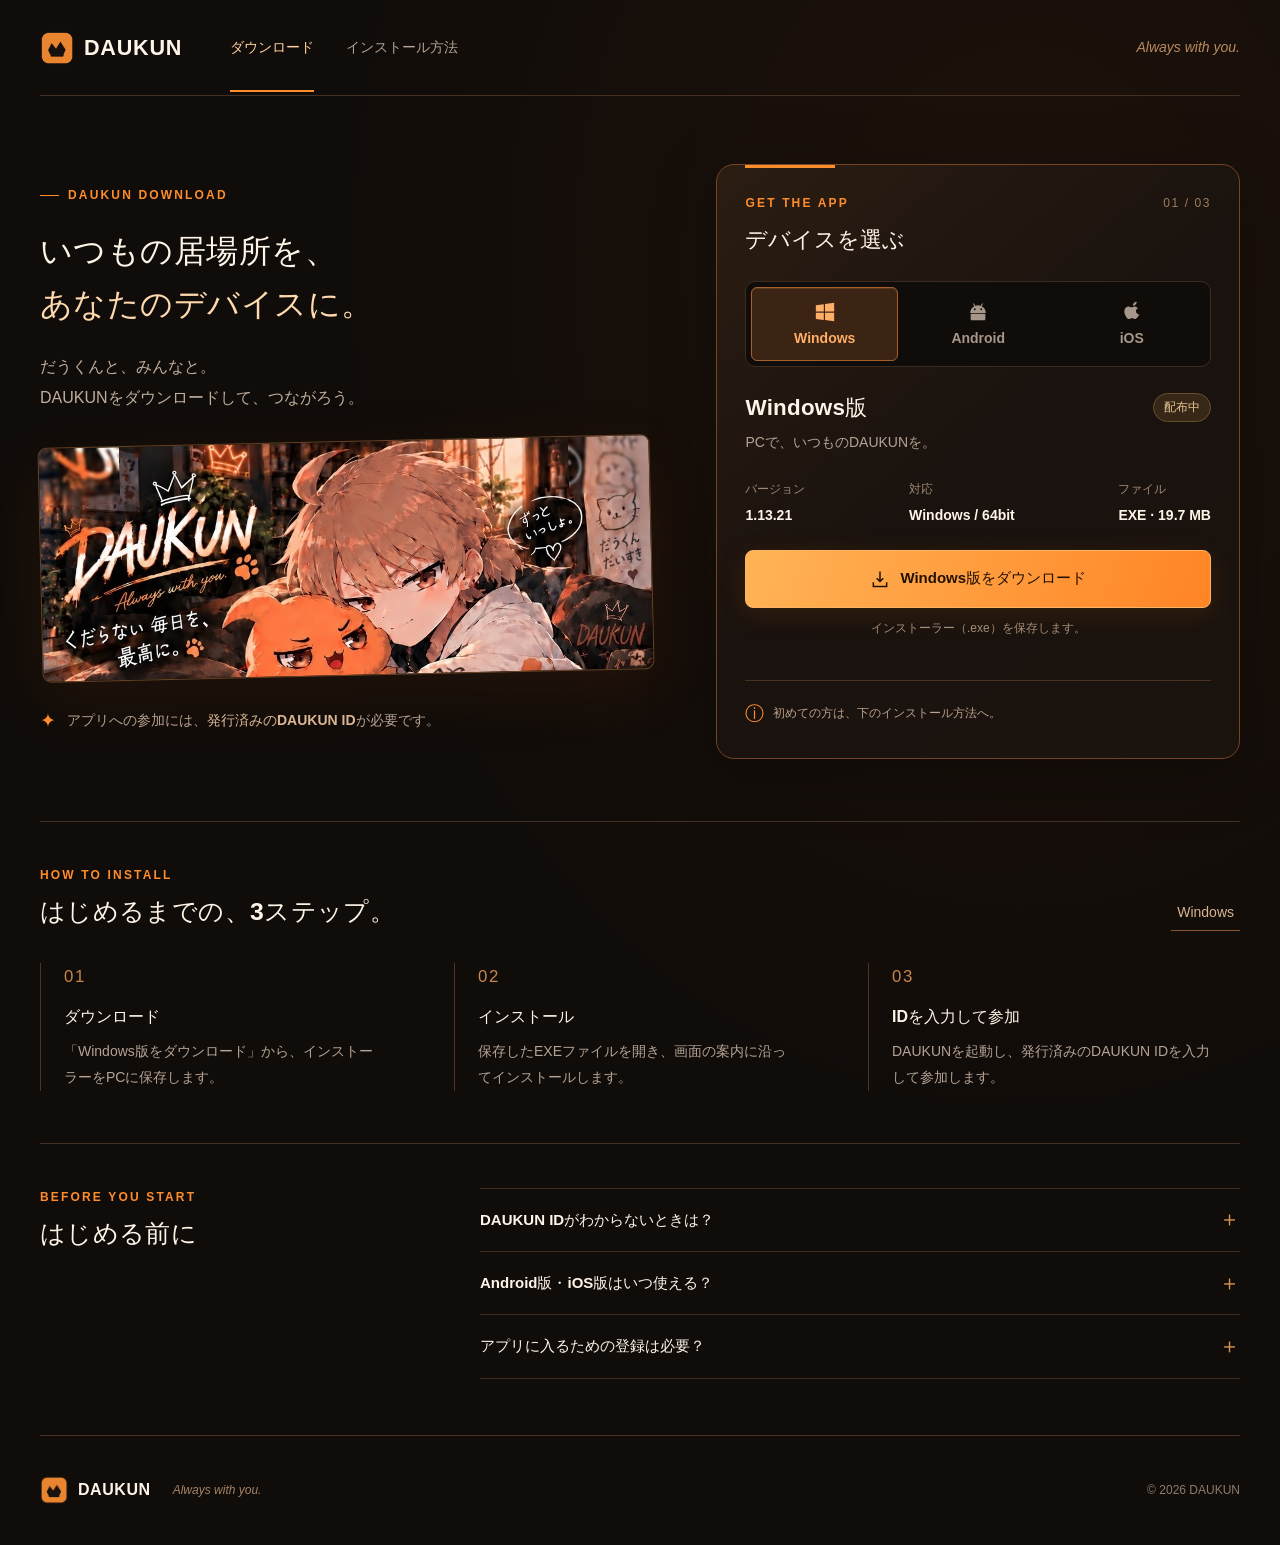
==== index.html @ 4e119b21 "Publish DAUKUN download website" ====
<!doctype html>
<html lang="ja">
<head>
  <meta charset="utf-8">
  <meta name="viewport" content="width=device-width, initial-scale=1">
  <meta name="theme-color" content="#100c09">
  <meta name="description" content="DAUKUNのダウンロードページ。Windows版のダウンロード、Android版・iOS版の配布状況、インストール方法をご案内します。">
  <title>ダウンロード | DAUKUN</title>
  <link rel="icon" type="image/png" href="./app-icon.png">
  <link rel="stylesheet" href="./styles.css">
  <script src="./app.js" defer></script>
</head>
<body>
  <a class="skip-link" href="#downloads">ダウンロードへ移動</a>
  <header class="site-header">
    <a class="brand" href="#top" aria-label="DAUKUN ダウンロード ホーム"><img src="./app-icon.png" width="34" height="34" alt=""><span>DAUKUN</span></a>
    <nav aria-label="メインナビゲーション"><a class="current" href="#downloads">ダウンロード</a><a href="#install">インストール方法</a></nav>
    <span class="brand-tagline" lang="en">Always with you.</span>
  </header>
  <main id="top">
    <section class="download-hero" aria-labelledby="page-title">
      <div class="intro">
        <p class="eyebrow"><span></span> DAUKUN DOWNLOAD</p>
        <h1 id="page-title">いつもの居場所を、<br><span>あなたのデバイスに。</span></h1>
        <p class="intro-text">だうくんと、みんなと。<br>DAUKUNをダウンロードして、つながろう。</p>
        <figure class="brand-art"><img src="./daukun-hero.jpg" width="1024" height="390" alt="だうくんとオレンジのマスコット。DAUKUN — Always with you." fetchpriority="high"></figure>
        <div class="entry-note"><span class="mini-icon" aria-hidden="true">✦</span><p>アプリへの参加には、<strong>発行済みのDAUKUN ID</strong>が必要です。</p></div>
      </div>
      <div class="download-panel" id="downloads">
        <div class="panel-heading"><span class="eyebrow">GET THE APP</span><span class="panel-number" aria-hidden="true">01 / 03</span></div>
        <h2>デバイスを選ぶ</h2>
        <div class="platform-tabs" role="tablist" aria-label="ダウンロードするOS">
          <button id="tab-windows" class="platform-tab" type="button" role="tab" aria-selected="true" aria-controls="panel-windows" tabindex="0" data-platform="windows"><svg viewBox="0 0 24 24" aria-hidden="true"><path d="M2 4.7 10.7 3.5v8H2zm10-1.4L22 2v9.5H12zm-10 9.4h8.7v8L2 19.5zm10 0h10V22l-10-1.3z"/></svg><span>Windows</span></button>
          <button id="tab-android" class="platform-tab" type="button" role="tab" aria-selected="false" aria-controls="panel-android" tabindex="-1" data-platform="android"><svg viewBox="0 0 24 24" aria-hidden="true"><path d="m6.5 3 .9-.5L9 5.2a9 9 0 0 1 6 0l1.6-2.7.9.5L16 5.6a8.5 8.5 0 0 1 4.5 7.4h-17A8.5 8.5 0 0 1 8 5.6L6.5 3ZM7.5 9a1 1 0 1 0 2 0 1 1 0 0 0-2 0Zm7 0a1 1 0 1 0 2 0 1 1 0 0 0-2 0ZM4 14h16v6a1 1 0 0 1-1 1H5a1 1 0 0 1-1-1v-6Z"/></svg><span>Android</span></button>
          <button id="tab-ios" class="platform-tab" type="button" role="tab" aria-selected="false" aria-controls="panel-ios" tabindex="-1" data-platform="ios"><svg viewBox="0 0 24 24" aria-hidden="true"><path d="M16.7 2c.2 1.4-.4 2.6-1.2 3.4-.8.9-2.1 1.5-3.3 1.4-.2-1.4.5-2.6 1.3-3.4.9-.9 2.3-1.5 3.2-1.4Zm3.1 15.5c-.5 1.2-.8 1.7-1.5 2.8-.9 1.2-2.1 2.7-3.6 2.7-1.4 0-1.8-.9-3.6-.9s-2.3.9-3.6.9c-1.5 0-2.6-1.4-3.4-2.6C1.7 17 1.1 12.7 2.6 10.4c1-1.7 2.6-2.6 4.2-2.6 1.5 0 2.4 1 3.7 1 1.2 0 2-1 3.8-1 1.4 0 2.9.8 3.9 2.1-3.5 1.9-3 6.7 1.6 7.6Z" transform="translate(2 -1) scale(.9)"/></svg><span>iOS</span></button>
        </div>
        <div id="panel-windows" class="platform-panel" role="tabpanel" aria-labelledby="tab-windows" tabindex="0">
          <div class="release-heading"><h3>Windows版</h3><span class="status available">配布中</span></div>
          <p class="release-description">PCで、いつものDAUKUNを。</p>
          <dl class="release-meta"><div><dt>バージョン</dt><dd>1.13.21</dd></div><div><dt>対応</dt><dd>Windows / 64bit</dd></div><div><dt>ファイル</dt><dd>EXE · 19.7 MB</dd></div></dl>
          <a class="download-button" href="https://nbizgnsactlihljnckol.supabase.co/storage/v1/object/public/daukun-updates/DAUKUN_1.13.21_x64-setup.exe" download="DAUKUN_1.13.21_x64-setup.exe"><svg viewBox="0 0 24 24" fill="none" stroke="currentColor" stroke-width="1.8" aria-hidden="true"><path d="M12 3v12m-4-4 4 4 4-4M4 16v5h16v-5"/></svg>Windows版をダウンロード</a>
          <p class="download-note">インストーラー（.exe）を保存します。</p>
        </div>
        <div id="panel-android" class="platform-panel" role="tabpanel" aria-labelledby="tab-android" tabindex="0" hidden>
          <div class="release-heading"><h3>Android版</h3><span class="status testing">テスト中</span></div>
          <p class="release-description">スマホでも、だうくんをそばに。</p>
          <div class="pending-copy"><span class="pending-label">BETA TEST</span><p>現在、実機での動作を確認しています。<br>配布の準備が整い次第、こちらからダウンロードできます。</p></div>
          <button class="download-button unavailable" type="button" disabled>Android版は配布準備中</button>
          <p class="download-note">ダウンロード開始までお待ちください。</p>
        </div>
        <div id="panel-ios" class="platform-panel" role="tabpanel" aria-labelledby="tab-ios" tabindex="0" hidden>
          <div class="release-heading"><h3>iOS版</h3><span class="status planned">準備中</span></div>
          <p class="release-description">iPhoneにも、いつもの居場所を。</p>
          <div class="pending-copy"><span class="pending-label">COMING SOON</span><p>iOSへの対応を準備しています。<br>配布方法と開始時期が決まり次第、こちらでお知らせします。</p></div>
          <button class="download-button unavailable" type="button" disabled>iOS版は準備中</button>
          <p class="download-note">配布開始日は未定です。</p>
        </div>
        <div class="panel-footer"><span class="mini-icon" aria-hidden="true">ⓘ</span><span>初めての方は、下のインストール方法へ。</span></div>
      </div>
    </section>
    <section class="install-section" id="install" aria-labelledby="install-title">
      <div class="section-heading"><div><p class="eyebrow">HOW TO INSTALL</p><h2 id="install-title">はじめるまでの、3ステップ。</h2></div><span id="guide-label" class="guide-label">Windows</span></div>
      <div id="guide-windows" class="install-guide" data-guide="windows">
        <ol class="steps"><li><span class="step-no">01</span><h3>ダウンロード</h3><p>「Windows版をダウンロード」から、インストーラーをPCに保存します。</p></li><li><span class="step-no">02</span><h3>インストール</h3><p>保存したEXEファイルを開き、画面の案内に沿ってインストールします。</p></li><li><span class="step-no">03</span><h3>IDを入力して参加</h3><p>DAUKUNを起動し、発行済みのDAUKUN IDを入力して参加します。</p></li></ol>
      </div>
      <div id="guide-android" class="install-guide" data-guide="android" hidden><div class="guide-wait"><span class="step-no">BETA</span><div><h3>Android版の手順は、配布開始時にご案内します。</h3><p>現在は動作確認中です。配布ファイルとあわせて、インストール方法を掲載します。</p></div></div></div>
      <div id="guide-ios" class="install-guide" data-guide="ios" hidden><div class="guide-wait"><span class="step-no">SOON</span><div><h3>iOS版の配布方法は、決まり次第ご案内します。</h3><p>iPhone向けのダウンロードとインストール手順は、こちらのページに掲載予定です。</p></div></div></div>
    </section>
    <section class="help-section" aria-labelledby="help-title"><div><p class="eyebrow">BEFORE YOU START</p><h2 id="help-title">はじめる前に</h2></div><div class="help-items"><details><summary>DAUKUN IDがわからないときは？<span aria-hidden="true">＋</span></summary><p>ログイン済みのPC版がある場合は、MY PAGEのID表示を確認してください。確認できない場合は、IDを発行した管理者にお問い合わせください。</p></details><details><summary>Android版・iOS版はいつ使える？<span aria-hidden="true">＋</span></summary><p>Android版は実機でのテスト中、iOS版は対応準備中です。配布の準備が整い次第、このページでご案内します。</p></details><details><summary>アプリに入るための登録は必要？<span aria-hidden="true">＋</span></summary><p>利用には発行済みのDAUKUN IDが必要です。アプリのログイン画面でIDを入力してください。スパファンの初回登録時は、表示名も設定できます。</p></details></div></section>
  </main>
  <footer class="site-footer"><a class="brand" href="#top"><img src="./app-icon.png" width="28" height="28" alt=""><span>DAUKUN</span></a><span lang="en">Always with you.</span><small>© 2026 DAUKUN</small></footer>
  <noscript><p class="noscript-note">Windows版は上のボタンからダウンロードできます。Android版はテスト中、iOS版は準備中です。</p></noscript>
</body>
</html>
---- styles.css ----
:root{color-scheme:dark;--bg:#100c09;--surface:#19120d;--text:#fff4e8;--muted:#b5a394;--accent:#ff8d2c;--line:#433023;font-family:Inter,"Noto Sans JP","Hiragino Kaku Gothic ProN","Yu Gothic",Meiryo,sans-serif;font-synthesis:none}*{box-sizing:border-box}html{scroll-behavior:smooth;scroll-padding-top:30px}body{margin:0;background:radial-gradient(ellipse at 80% 17%,#51261138,transparent 47%),var(--bg);color:var(--text);font-size:1rem;line-height:1.75}a{color:inherit;text-decoration:none}button{font:inherit}button,a,summary{-webkit-tap-highlight-color:transparent}button:focus-visible,a:focus-visible,summary:focus-visible,[tabindex]:focus-visible{outline:2px solid #ffb35b;outline-offset:5px}button{cursor:pointer}button:disabled{cursor:not-allowed}img{max-width:100%;display:block}h1,h2,h3,p,figure{margin:0}h1,h2,h3{line-height:1.5}svg{display:block} [hidden]{display:none!important}.skip-link{position:fixed;left:12px;top:-100px;padding:10px 20px;background:var(--accent);color:#100c09;z-index:10}.skip-link:focus{top:12px}.site-header,main,.site-footer{width:min(1200px,calc(100% - 80px));margin-inline:auto}.site-header{height:96px;display:flex;align-items:center;gap:48px;border-bottom:1px solid var(--line)}.brand{display:inline-flex;align-items:center;gap:10px;flex-shrink:0;font-size:1.35rem;font-weight:850;letter-spacing:.035em}.brand img{border-radius:7px}.site-header nav{display:flex;gap:32px;font-size:.875rem;font-weight:650}.site-header nav a{padding-block:12px;color:var(--muted);position:relative}.site-header nav a:hover{color:#fff}.site-header nav .current{color:#ffd1a1}.site-header nav .current:after{content:"";position:absolute;bottom:-20px;height:2px;left:0;right:0;background:var(--accent)}.brand-tagline{margin-left:auto;font-size:.875rem;color:#ba8a5e;font-style:italic}.download-hero{display:grid;grid-template-columns:minmax(0,1.17fr) minmax(0,1fr);gap:64px;padding:68px 0 62px;align-items:center}.eyebrow{display:flex;align-items:center;gap:9px;font-size:.75rem;color:var(--accent);letter-spacing:.18em;font-weight:750;line-height:1.6}.eyebrow>span{width:19px;height:1px;background:var(--accent)}h1{font-size:clamp(1.7rem,2.5vw,2.25rem);font-weight:800;letter-spacing:.015em;line-height:1.65;margin-top:20px}h1>span{color:#ffd9ae}.intro-text{margin-top:20px;font-size:1rem;color:#c0ae9e;line-height:1.95}.brand-art{margin-top:28px;border:1px solid #684223;border-radius:9px;overflow:hidden;box-shadow:0 20px 65px #bd4b151a;transform:rotate(-1.3deg);transition:transform .3s}.brand-art img{width:100%;height:auto}.brand-art:hover{transform:rotate(0)}.entry-note{display:flex;align-items:center;gap:11px;margin-top:28px;font-size:.875rem;color:var(--muted)}.entry-note strong{font-weight:600;color:#dbb99a}.mini-icon{color:var(--accent);font-size:1.2rem}.download-panel{background:linear-gradient(140deg,#2b1d12 0%,#19120e 50%,#1a130e 100%);border:1px solid #754423;border-radius:18px;padding:28px;box-shadow:0 12px 65px #0004;position:relative;overflow:hidden;scroll-margin-top:20px}.download-panel:before{position:absolute;content:"";width:90px;height:3px;background:var(--accent);top:0;left:28px}.panel-heading{display:flex;justify-content:space-between;align-items:center}.panel-number{color:#9f7c5e;font-size:.75rem;font-variant-numeric:tabular-nums;letter-spacing:.13em}.download-panel h2{margin-top:9px;font-size:1.4rem;font-weight:750}.platform-tabs{display:grid;grid-template-columns:repeat(3,minmax(0,1fr));gap:7px;margin-top:24px;padding:5px;background:#0f0c09;border:1px solid #3c2b1f;border-radius:10px}.platform-tab{border:1px solid transparent;border-radius:6px;min-height:74px;background:transparent;color:#a7978a;display:flex;flex-direction:column;align-items:center;justify-content:center;gap:6px;padding:8px 2px;font-size:.875rem;line-height:1.3;font-weight:650}.platform-tab svg{width:22px;height:22px;fill:currentColor}.platform-tab[aria-selected=true]{background:#3c2414;color:#ffae66;border-color:#a85f2a;box-shadow:inset 0 1px #d98b402e}.platform-tab:hover{color:#ffc591}.platform-panel{padding-top:24px;min-height:295px}.release-heading{display:flex;align-items:center;justify-content:space-between;gap:8px}.release-heading h3{font-size:1.4rem;letter-spacing:.01em}.status{font-size:.75rem;line-height:1.4;font-weight:650;padding:5px 10px;border:1px solid #68502d;border-radius:20px;white-space:nowrap}.available{color:#eac895;background:#362717}.testing{color:#ffc179;background:#3b2917}.planned{color:#bfb3a8;background:#29231e;border-color:#4c4138}.release-description{font-size:.875rem;color:var(--muted);margin-top:6px}.release-meta{display:flex;justify-content:space-between;gap:12px;margin:24px 0}.release-meta>div{min-width:0}.release-meta dt{font-size:.75rem;color:#a18a75}.release-meta dd{margin:5px 0 0;font-size:.875rem;font-weight:650;line-height:1.5}.download-button{display:flex;align-items:center;justify-content:center;gap:10px;width:100%;min-height:58px;padding:14px 10px;text-align:center;color:#231000;background:linear-gradient(110deg,#ffb456,#ff8425);border:1px solid #ffb465;border-radius:8px;font-size:.9375rem;font-weight:800;line-height:1.5;box-shadow:0 6px 28px #f5821720;transition:filter .2s,transform .2s}.download-button svg{width:20px;height:20px;flex-shrink:0}.download-button:hover{filter:brightness(1.08);transform:translateY(-1px)}.download-note{font-size:.75rem;text-align:center;color:#a58d77;margin-top:10px}.unavailable{background:#32271f;border-color:#574332;color:#c3a88f;box-shadow:none}.unavailable:hover{filter:none;transform:none}.panel-footer{border-top:1px solid #493222;padding-top:16px;margin-top:18px;display:flex;gap:9px;align-items:center;font-size:.75rem;color:#bba28b}.pending-copy{margin:20px 0 22px}.pending-label{font-size:.75rem;font-weight:700;letter-spacing:.13em;color:#d19c67}.pending-copy p{font-size:.875rem;color:#ccb8a6;margin-top:6px;line-height:1.9}.install-section{padding:44px 0 52px;border-top:1px solid var(--line)}.section-heading{display:flex;justify-content:space-between;align-items:end;gap:20px}.section-heading h2,.help-section h2{font-size:1.55rem;margin-top:8px;letter-spacing:.015em}.guide-label{font-size:.875rem;color:#dbb48f;border-bottom:1px solid #885632;padding:0 6px 5px}.steps{padding:0;list-style:none;display:grid;grid-template-columns:repeat(3,minmax(0,1fr));gap:42px;margin:32px 0 0;counter-reset:step}.steps li{border-left:1px solid #4f3421;padding-left:23px}.step-no{color:#c9874a;font-size:1.05rem;font-weight:500;letter-spacing:.1em;line-height:1.4}.steps h3{font-size:1rem;margin-top:14px}.steps p{color:var(--muted);font-size:.875rem;margin-top:9px;max-width:320px;line-height:1.9}.guide-wait{display:flex;gap:28px;padding:32px 0 0;align-items:start}.guide-wait h3{font-size:1rem}.guide-wait p{font-size:.875rem;color:var(--muted);margin-top:8px}.help-section{display:grid;grid-template-columns:1fr 2fr;gap:60px;padding:44px 0 56px;border-top:1px solid var(--line)}.help-items details{border-bottom:1px solid #3d2b1e}.help-items details:first-child{border-top:1px solid #3d2b1e}.help-items summary{list-style:none;cursor:pointer;padding:18px 0;display:flex;align-items:center;justify-content:space-between;gap:20px;font-size:.9375rem;font-weight:600}.help-items summary::-webkit-details-marker{display:none}.help-items summary span{font-size:1.3rem;line-height:1;color:#d89554;font-weight:400;transition:transform .2s;flex-shrink:0}.help-items details[open] summary span{transform:rotate(45deg)}.help-items details p{font-size:.875rem;color:var(--muted);padding:0 30px 20px 0;line-height:1.9}.site-footer{border-top:1px solid #4d3120;display:flex;align-items:center;gap:22px;min-height:110px}.site-footer .brand{font-size:1rem}.site-footer>span{font-size:.75rem;font-style:italic;color:#a48265}.site-footer small{margin-left:auto;font-size:.75rem;color:#8f7c6d}.noscript-note{width:min(1200px,calc(100% - 48px));margin:0 auto 20px;color:var(--muted)}
@media(min-width:1440px){.download-hero{gap:80px}}@media(max-width:1000px){.site-header,main,.site-footer{width:calc(100% - 48px)}.download-hero{gap:30px;padding-top:42px;grid-template-columns:minmax(0,1fr) minmax(0,1fr)}h1{font-size:1.8rem}.download-panel{padding:22px}.brand-tagline{display:none}.release-meta{flex-wrap:wrap}.help-section{gap:30px}.steps{gap:24px}}@media(max-width:740px){.site-header,main,.site-footer{width:calc(100% - 36px)}.site-header{height:76px;gap:16px;justify-content:space-between}.brand{font-size:1.12rem;gap:7px}.brand img{width:28px;height:28px}.site-header nav{gap:16px;font-size:.8125rem}.site-header nav .current:after{bottom:-15px}.brand-tagline{display:none}.download-hero{display:flex;flex-direction:column;gap:28px;padding:34px 0 36px}.intro{width:100%}.intro .eyebrow{font-size:.6875rem}h1{font-size:clamp(1.45rem,5.2vw,2rem);margin-top:12px;line-height:1.6}.intro-text{font-size:.9375rem;margin-top:12px}.intro-text br{display:none}.brand-art{margin-top:20px;transform:none;border-radius:7px}.entry-note{font-size:.8125rem;align-items:start;margin-top:15px;gap:8px}.entry-note .mini-icon{line-height:1.5}.download-panel{width:100%;padding:22px;border-radius:13px}.download-panel h2{font-size:1.25rem}.platform-tabs{margin-top:18px}.platform-panel{min-height:0;padding-top:20px}.release-meta{margin:20px 0}.release-meta dd{font-size:.8125rem}.release-heading h3{font-size:1.3rem}.download-button{min-height:56px}.panel-footer{margin-top:20px}.install-section{padding:32px 0 36px}.section-heading{gap:10px;align-items:start}.section-heading h2,.help-section h2{font-size:1.2rem}.guide-label{font-size:.8125rem;margin-top:27px;flex-shrink:0}.steps{grid-template-columns:1fr;gap:25px;margin-top:26px}.steps li{padding-left:21px;position:relative}.steps h3{margin-top:4px}.steps p{max-width:none;font-size:.875rem;margin-top:5px}.step-no{font-size:.875rem}.help-section{grid-template-columns:1fr;gap:22px;padding:32px 0 38px}.help-items summary{font-size:.875rem;gap:12px;padding:17px 0}.site-footer{min-height:100px;gap:12px;flex-wrap:wrap;padding:22px 0}.site-footer small{width:100%;margin-left:35px;margin-top:-7px}.guide-wait{gap:16px}.guide-wait .step-no{font-size:.75rem}.guide-wait h3{font-size:.9375rem}}
@media(max-width:374px){.site-header nav{gap:10px;font-size:.75rem}.site-header .brand{font-size:1rem}.site-header .brand img{width:24px;height:24px}.download-panel{padding:18px}.release-meta{gap:9px}.download-button{font-size:.875rem}.section-heading h2{font-size:1.0625rem}}
@media(prefers-reduced-motion:reduce){html{scroll-behavior:auto}*,*:before,*:after{transition:none!important}}

@media(max-width:740px){.download-hero{display:grid;grid-template-columns:minmax(0,1fr);gap:14px}.intro{display:contents}.intro>.eyebrow{order:0}.intro>h1{order:1;margin-top:0}.intro>.intro-text{order:2;margin-top:0}.download-panel{order:3;margin-top:6px}.brand-art{order:4;margin-top:8px}.entry-note{order:5;margin-top:0}.site-header nav{font-size:.875rem}.site-header{flex-wrap:wrap;height:auto;min-height:76px;padding-block:16px}.site-header nav .current:after{bottom:-8px}}
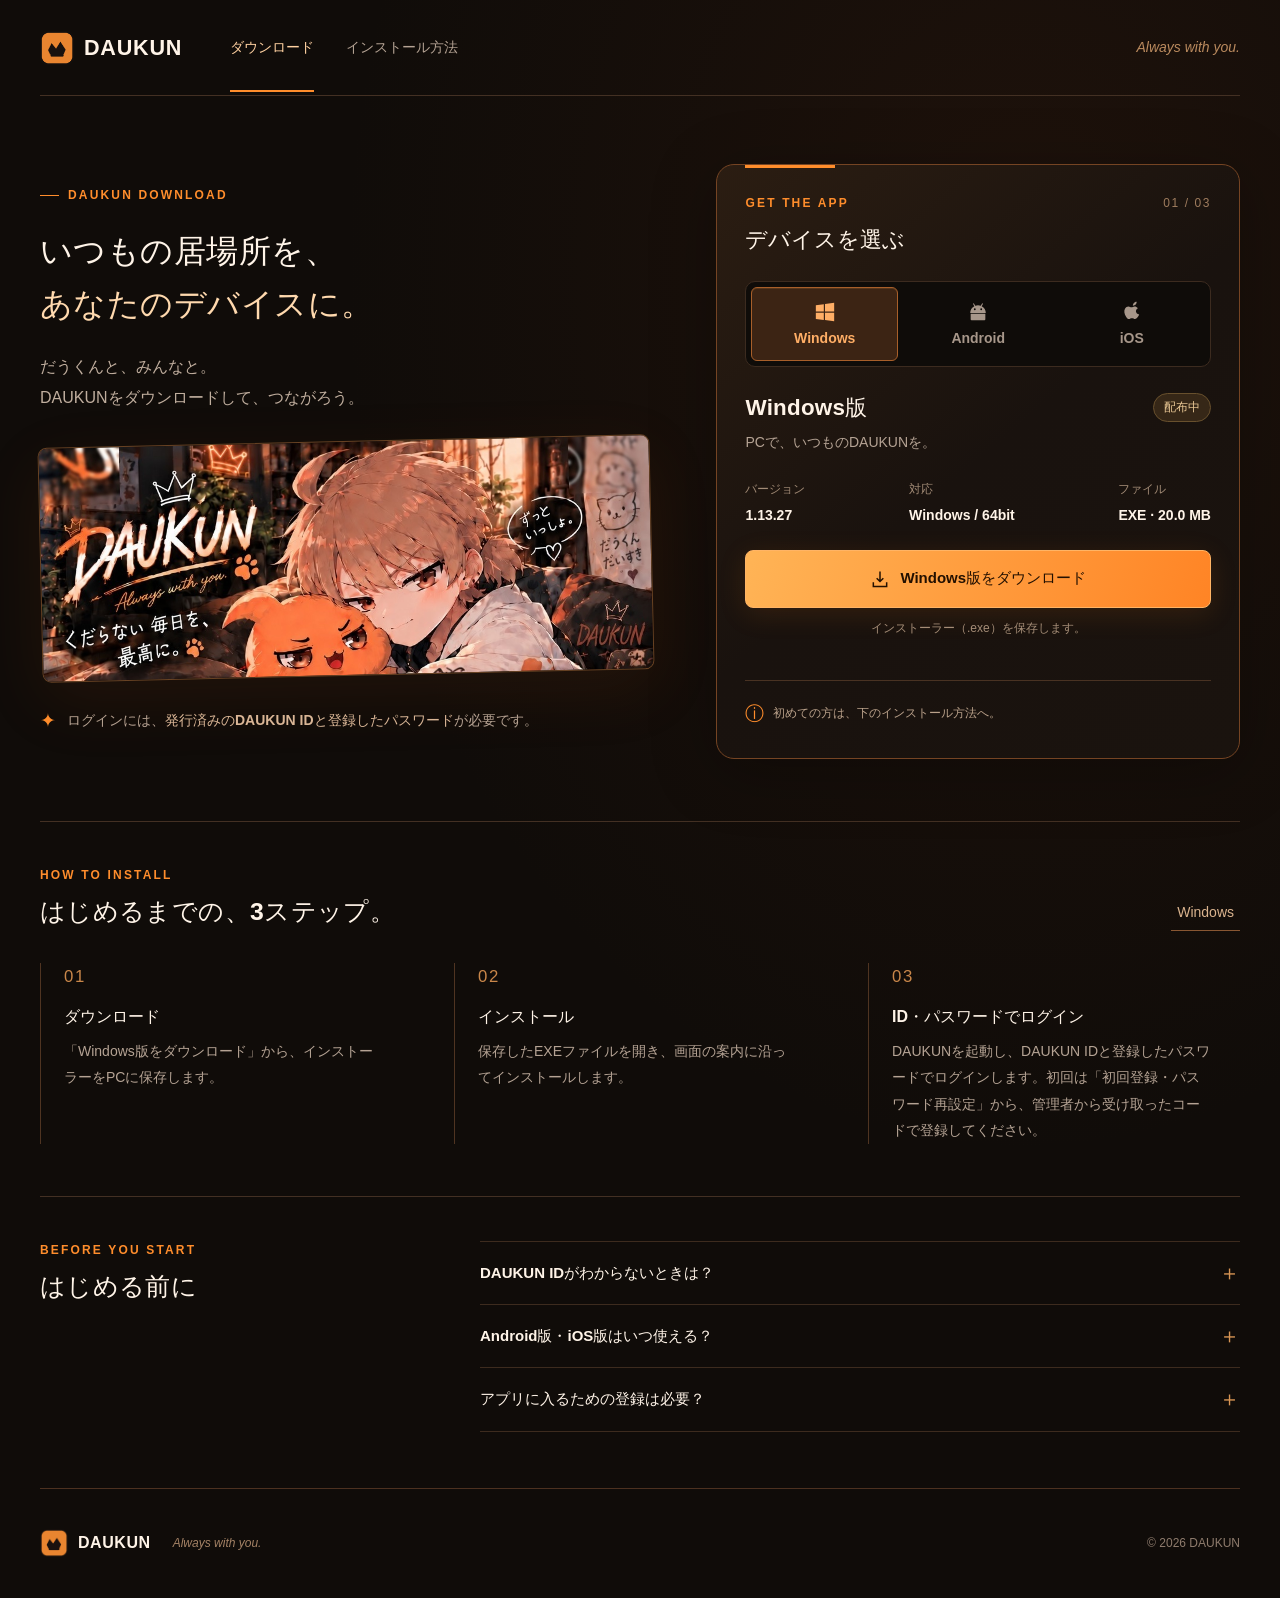
==== commit 9579449a: "Publish Windows and Android 1.13.27 downloads Update download URLs, versions, sizes and SHA-256 dige" ====
--- a/index.html
+++ b/index.html
@@ -4,7 +4,7 @@
   <meta charset="utf-8">
   <meta name="viewport" content="width=device-width, initial-scale=1">
   <meta name="theme-color" content="#100c09">
-  <meta name="description" content="DAUKUNのダウンロードページ。Windows版のダウンロード、Android版・iOS版の配布状況、インストール方法をご案内します。">
+  <meta name="description" content="DAUKUNのダウンロードページ。Windows版とAndroidベータ版のダウンロード、iOS版の配布状況、インストール方法をご案内します。">
   <title>ダウンロード | DAUKUN</title>
   <link rel="icon" type="image/png" href="./app-icon.png">
   <link rel="stylesheet" href="./styles.css">
@@ -24,7 +24,7 @@
         <h1 id="page-title">いつもの居場所を、<br><span>あなたのデバイスに。</span></h1>
         <p class="intro-text">だうくんと、みんなと。<br>DAUKUNをダウンロードして、つながろう。</p>
         <figure class="brand-art"><img src="./daukun-hero.jpg" width="1024" height="390" alt="だうくんとオレンジのマスコット。DAUKUN — Always with you." fetchpriority="high"></figure>
-        <div class="entry-note"><span class="mini-icon" aria-hidden="true">✦</span><p>アプリへの参加には、<strong>発行済みのDAUKUN ID</strong>が必要です。</p></div>
+        <div class="entry-note"><span class="mini-icon" aria-hidden="true">✦</span><p>ログインには、<strong>発行済みのDAUKUN IDと登録したパスワード</strong>が必要です。</p></div>
       </div>
       <div class="download-panel" id="downloads">
         <div class="panel-heading"><span class="eyebrow">GET THE APP</span><span class="panel-number" aria-hidden="true">01 / 03</span></div>
@@ -37,16 +37,16 @@
         <div id="panel-windows" class="platform-panel" role="tabpanel" aria-labelledby="tab-windows" tabindex="0">
           <div class="release-heading"><h3>Windows版</h3><span class="status available">配布中</span></div>
           <p class="release-description">PCで、いつものDAUKUNを。</p>
-          <dl class="release-meta"><div><dt>バージョン</dt><dd>1.13.21</dd></div><div><dt>対応</dt><dd>Windows / 64bit</dd></div><div><dt>ファイル</dt><dd>EXE · 19.7 MB</dd></div></dl>
-          <a class="download-button" href="https://nbizgnsactlihljnckol.supabase.co/storage/v1/object/public/daukun-updates/DAUKUN_1.13.21_x64-setup.exe" download="DAUKUN_1.13.21_x64-setup.exe"><svg viewBox="0 0 24 24" fill="none" stroke="currentColor" stroke-width="1.8" aria-hidden="true"><path d="M12 3v12m-4-4 4 4 4-4M4 16v5h16v-5"/></svg>Windows版をダウンロード</a>
+          <dl class="release-meta"><div><dt>バージョン</dt><dd>1.13.27</dd></div><div><dt>対応</dt><dd>Windows / 64bit</dd></div><div><dt>ファイル</dt><dd>EXE · 20.0 MB</dd></div></dl>
+          <a class="download-button" href="https://github.com/kyonchi34/daukun-download/releases/download/windows-v1.13.27/DAUKUN_1.13.27_x64-setup.exe" download="DAUKUN_1.13.27_x64-setup.exe"><svg viewBox="0 0 24 24" fill="none" stroke="currentColor" stroke-width="1.8" aria-hidden="true"><path d="M12 3v12m-4-4 4 4 4-4M4 16v5h16v-5"/></svg>Windows版をダウンロード</a>
           <p class="download-note">インストーラー（.exe）を保存します。</p>
         </div>
         <div id="panel-android" class="platform-panel" role="tabpanel" aria-labelledby="tab-android" tabindex="0" hidden>
-          <div class="release-heading"><h3>Android版</h3><span class="status testing">テスト中</span></div>
+          <div class="release-heading"><h3>Android版</h3><span class="status testing">ベータ配布中</span></div>
           <p class="release-description">スマホでも、だうくんをそばに。</p>
-          <div class="pending-copy"><span class="pending-label">BETA TEST</span><p>現在、実機での動作を確認しています。<br>配布の準備が整い次第、こちらからダウンロードできます。</p></div>
-          <button class="download-button unavailable" type="button" disabled>Android版は配布準備中</button>
-          <p class="download-note">ダウンロード開始までお待ちください。</p>
+          <dl class="release-meta"><div><dt>バージョン</dt><dd>1.13.27</dd></div><div><dt>対応</dt><dd>Android / ベータ版</dd></div><div><dt>ファイル</dt><dd>APK · 696.3 MB</dd></div></dl>
+          <a class="download-button" href="https://github.com/kyonchi34/daukun-download/releases/download/android-v1.13.27-beta/DAUKUN_1.13.27_android-beta.apk" download="DAUKUN_1.13.27_android-beta.apk"><svg viewBox="0 0 24 24" fill="none" stroke="currentColor" stroke-width="1.8" aria-hidden="true"><path d="M12 3v12m-4-4 4 4 4-4M4 16v5h16v-5"/></svg>Android版をダウンロード</a>
+          <p class="download-note">ID・パスワードでのログインに対応し、画像の点滅を改善したベータ版です。<br>APK（約696 MB）を保存します。Wi-Fiでのダウンロードがおすすめです。</p>
         </div>
         <div id="panel-ios" class="platform-panel" role="tabpanel" aria-labelledby="tab-ios" tabindex="0" hidden>
           <div class="release-heading"><h3>iOS版</h3><span class="status planned">準備中</span></div>
@@ -61,14 +61,17 @@
     <section class="install-section" id="install" aria-labelledby="install-title">
       <div class="section-heading"><div><p class="eyebrow">HOW TO INSTALL</p><h2 id="install-title">はじめるまでの、3ステップ。</h2></div><span id="guide-label" class="guide-label">Windows</span></div>
       <div id="guide-windows" class="install-guide" data-guide="windows">
-        <ol class="steps"><li><span class="step-no">01</span><h3>ダウンロード</h3><p>「Windows版をダウンロード」から、インストーラーをPCに保存します。</p></li><li><span class="step-no">02</span><h3>インストール</h3><p>保存したEXEファイルを開き、画面の案内に沿ってインストールします。</p></li><li><span class="step-no">03</span><h3>IDを入力して参加</h3><p>DAUKUNを起動し、発行済みのDAUKUN IDを入力して参加します。</p></li></ol>
+        <ol class="steps"><li><span class="step-no">01</span><h3>ダウンロード</h3><p>「Windows版をダウンロード」から、インストーラーをPCに保存します。</p></li><li><span class="step-no">02</span><h3>インストール</h3><p>保存したEXEファイルを開き、画面の案内に沿ってインストールします。</p></li><li><span class="step-no">03</span><h3>ID・パスワードでログイン</h3><p>DAUKUNを起動し、DAUKUN IDと登録したパスワードでログインします。初回は「初回登録・パスワード再設定」から、管理者から受け取ったコードで登録してください。</p></li></ol>
       </div>
-      <div id="guide-android" class="install-guide" data-guide="android" hidden><div class="guide-wait"><span class="step-no">BETA</span><div><h3>Android版の手順は、配布開始時にご案内します。</h3><p>現在は動作確認中です。配布ファイルとあわせて、インストール方法を掲載します。</p></div></div></div>
+      <div id="guide-android" class="install-guide" data-guide="android" hidden>
+        <ol class="steps"><li><span class="step-no">01</span><h3>APKをダウンロード</h3><p>Android端末で「Android版をダウンロード」を押し、APKの保存が完了するまで待ちます。</p></li><li><span class="step-no">02</span><h3>ファイルを開いてインストール</h3><p>Filesなどの「ダウンロード」からAPKを開きます。インストールの許可を求められた場合は、開いたアプリの「この提供元を許可」をオンにして戻り、インストールします。</p></li><li><span class="step-no">03</span><h3>ID・パスワードでログイン</h3><p>DAUKUN IDと登録したパスワードでログインします。初回は「初回登録・パスワード再設定」から、管理者から受け取ったコードで登録してください。更新時は既存アプリを残したまま「更新」を選びます。</p></li></ol>
+      </div>
       <div id="guide-ios" class="install-guide" data-guide="ios" hidden><div class="guide-wait"><span class="step-no">SOON</span><div><h3>iOS版の配布方法は、決まり次第ご案内します。</h3><p>iPhone向けのダウンロードとインストール手順は、こちらのページに掲載予定です。</p></div></div></div>
     </section>
-    <section class="help-section" aria-labelledby="help-title"><div><p class="eyebrow">BEFORE YOU START</p><h2 id="help-title">はじめる前に</h2></div><div class="help-items"><details><summary>DAUKUN IDがわからないときは？<span aria-hidden="true">＋</span></summary><p>ログイン済みのPC版がある場合は、MY PAGEのID表示を確認してください。確認できない場合は、IDを発行した管理者にお問い合わせください。</p></details><details><summary>Android版・iOS版はいつ使える？<span aria-hidden="true">＋</span></summary><p>Android版は実機でのテスト中、iOS版は対応準備中です。配布の準備が整い次第、このページでご案内します。</p></details><details><summary>アプリに入るための登録は必要？<span aria-hidden="true">＋</span></summary><p>利用には発行済みのDAUKUN IDが必要です。アプリのログイン画面でIDを入力してください。スパファンの初回登録時は、表示名も設定できます。</p></details></div></section>
+    <section class="help-section" aria-labelledby="help-title"><div><p class="eyebrow">BEFORE YOU START</p><h2 id="help-title">はじめる前に</h2></div><div class="help-items"><details><summary>DAUKUN IDがわからないときは？<span aria-hidden="true">＋</span></summary><p>ログイン済みのPC版がある場合は、MY PAGEのID表示を確認してください。確認できない場合は、IDを発行した管理者にお問い合わせください。</p></details><details><summary>Android版・iOS版はいつ使える？<span aria-hidden="true">＋</span></summary><p>Android版はベータ版を配布中です。上の「Android」タブからAPKをダウンロードできます。iOS版は対応準備中で、配布開始日は未定です。</p></details><details><summary>アプリに入るための登録は必要？<span aria-hidden="true">＋</span></summary><p>利用には発行済みのDAUKUN IDとパスワードの登録が必要です。初回は管理者からコードを受け取り、ログイン画面の「初回登録・パスワード再設定」から登録してください。登録済みの方は、同じIDとパスワードでログインできます。</p></details></div></section>
   </main>
   <footer class="site-footer"><a class="brand" href="#top"><img src="./app-icon.png" width="28" height="28" alt=""><span>DAUKUN</span></a><span lang="en">Always with you.</span><small>© 2026 DAUKUN</small></footer>
-  <noscript><p class="noscript-note">Windows版は上のボタンからダウンロードできます。Android版はテスト中、iOS版は準備中です。</p></noscript>
+  <noscript><p class="noscript-note">Windows版は上のボタンからダウンロードできます。<a href="https://github.com/kyonchi34/daukun-download/releases/download/android-v1.13.27-beta/DAUKUN_1.13.27_android-beta.apk">Androidベータ版（APK · 696.3 MB）のダウンロードはこちら。</a>iOS版は準備中です。</p></noscript>
 </body>
 </html>
+
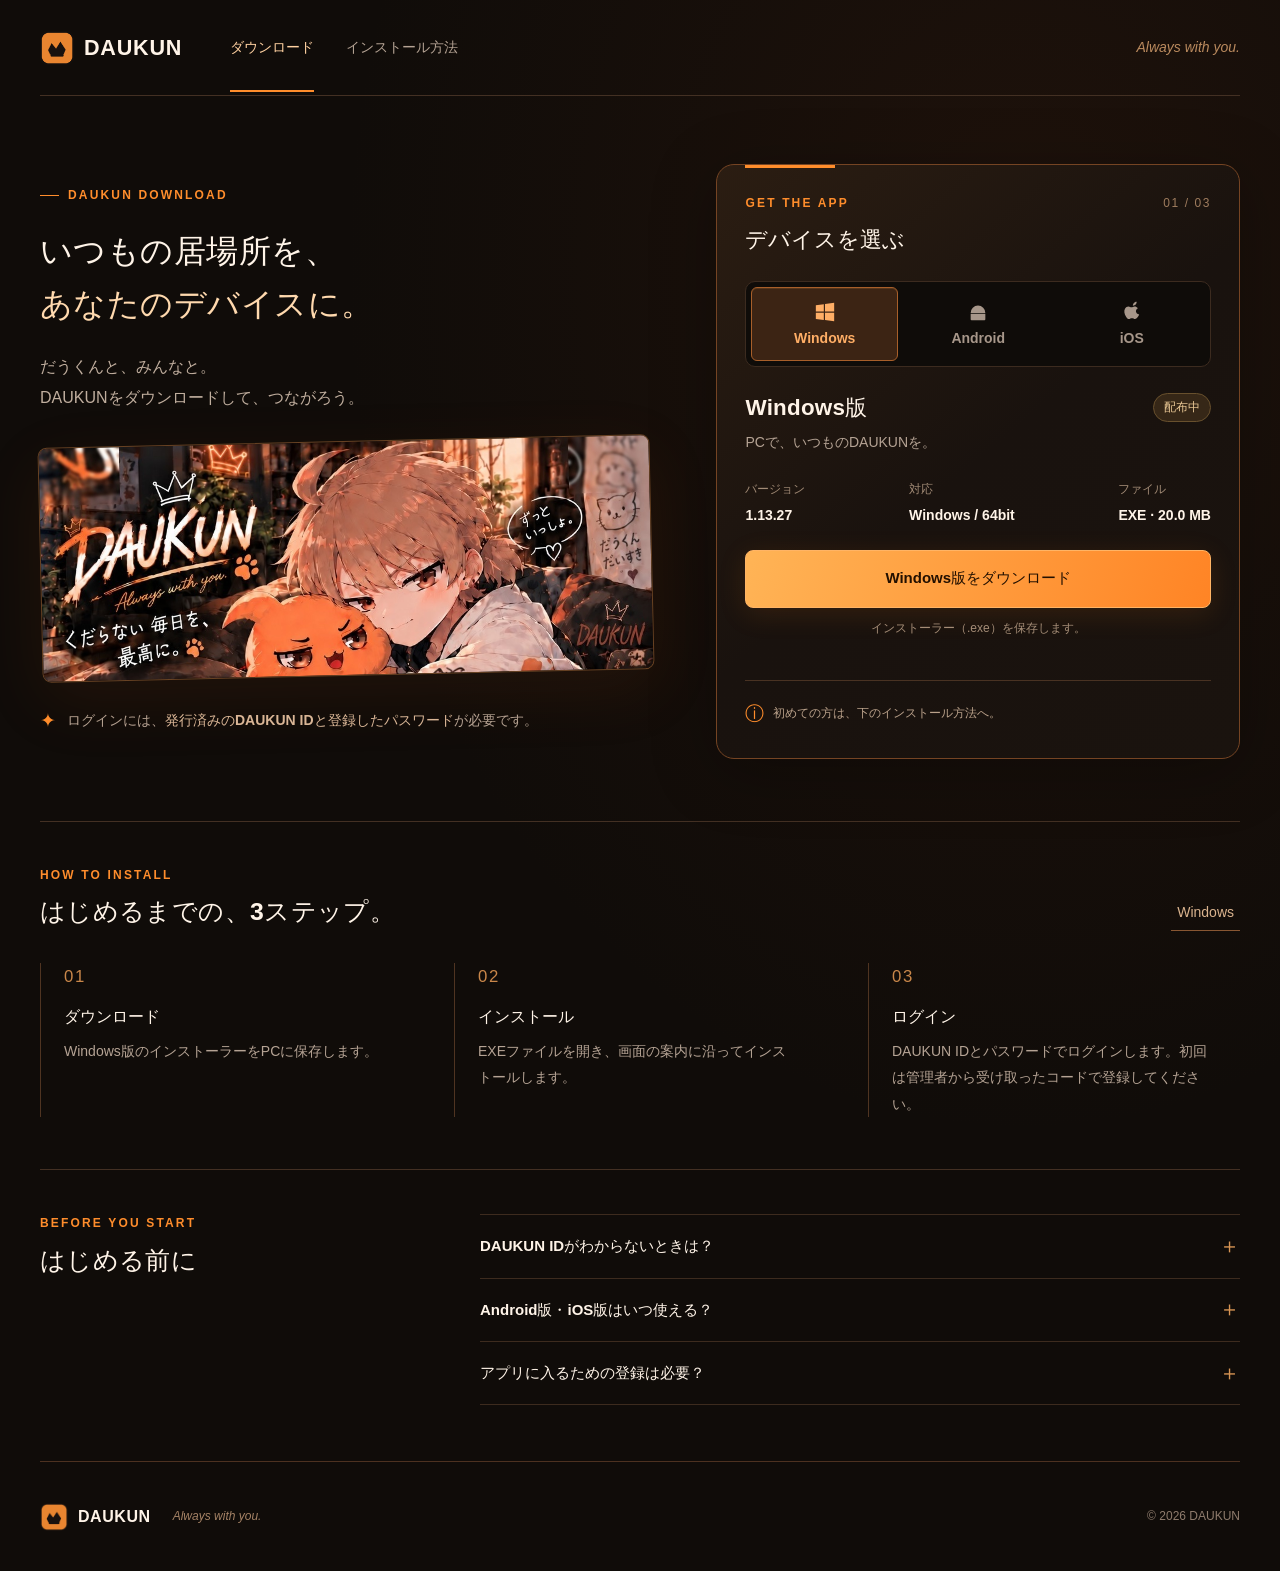
==== commit 67e50302: "Update index.html" ====
--- a/index.html
+++ b/index.html
@@ -1,77 +1,35 @@
 <!doctype html>
 <html lang="ja">
 <head>
-  <meta charset="utf-8">
-  <meta name="viewport" content="width=device-width, initial-scale=1">
-  <meta name="theme-color" content="#100c09">
-  <meta name="description" content="DAUKUNのダウンロードページ。Windows版とAndroidベータ版のダウンロード、iOS版の配布状況、インストール方法をご案内します。">
-  <title>ダウンロード | DAUKUN</title>
-  <link rel="icon" type="image/png" href="./app-icon.png">
-  <link rel="stylesheet" href="./styles.css">
-  <script src="./app.js" defer></script>
+<meta charset="utf-8"><meta name="viewport" content="width=device-width, initial-scale=1">
+<meta name="theme-color" content="#100c09">
+<meta name="description" content="DAUKUN公式ダウンロード。Windows、Android、iPhone版の配布とインストール方法。">
+<title>ダウンロード | DAUKUN</title>
+<link rel="icon" href="./app-icon.png" type="image/png"><link rel="stylesheet" href="./styles.css"><script src="./app.js" defer></script>
 </head>
 <body>
-  <a class="skip-link" href="#downloads">ダウンロードへ移動</a>
-  <header class="site-header">
-    <a class="brand" href="#top" aria-label="DAUKUN ダウンロード ホーム"><img src="./app-icon.png" width="34" height="34" alt=""><span>DAUKUN</span></a>
-    <nav aria-label="メインナビゲーション"><a class="current" href="#downloads">ダウンロード</a><a href="#install">インストール方法</a></nav>
-    <span class="brand-tagline" lang="en">Always with you.</span>
-  </header>
-  <main id="top">
-    <section class="download-hero" aria-labelledby="page-title">
-      <div class="intro">
-        <p class="eyebrow"><span></span> DAUKUN DOWNLOAD</p>
-        <h1 id="page-title">いつもの居場所を、<br><span>あなたのデバイスに。</span></h1>
-        <p class="intro-text">だうくんと、みんなと。<br>DAUKUNをダウンロードして、つながろう。</p>
-        <figure class="brand-art"><img src="./daukun-hero.jpg" width="1024" height="390" alt="だうくんとオレンジのマスコット。DAUKUN — Always with you." fetchpriority="high"></figure>
-        <div class="entry-note"><span class="mini-icon" aria-hidden="true">✦</span><p>ログインには、<strong>発行済みのDAUKUN IDと登録したパスワード</strong>が必要です。</p></div>
-      </div>
-      <div class="download-panel" id="downloads">
-        <div class="panel-heading"><span class="eyebrow">GET THE APP</span><span class="panel-number" aria-hidden="true">01 / 03</span></div>
-        <h2>デバイスを選ぶ</h2>
-        <div class="platform-tabs" role="tablist" aria-label="ダウンロードするOS">
-          <button id="tab-windows" class="platform-tab" type="button" role="tab" aria-selected="true" aria-controls="panel-windows" tabindex="0" data-platform="windows"><svg viewBox="0 0 24 24" aria-hidden="true"><path d="M2 4.7 10.7 3.5v8H2zm10-1.4L22 2v9.5H12zm-10 9.4h8.7v8L2 19.5zm10 0h10V22l-10-1.3z"/></svg><span>Windows</span></button>
-          <button id="tab-android" class="platform-tab" type="button" role="tab" aria-selected="false" aria-controls="panel-android" tabindex="-1" data-platform="android"><svg viewBox="0 0 24 24" aria-hidden="true"><path d="m6.5 3 .9-.5L9 5.2a9 9 0 0 1 6 0l1.6-2.7.9.5L16 5.6a8.5 8.5 0 0 1 4.5 7.4h-17A8.5 8.5 0 0 1 8 5.6L6.5 3ZM7.5 9a1 1 0 1 0 2 0 1 1 0 0 0-2 0Zm7 0a1 1 0 1 0 2 0 1 1 0 0 0-2 0ZM4 14h16v6a1 1 0 0 1-1 1H5a1 1 0 0 1-1-1v-6Z"/></svg><span>Android</span></button>
-          <button id="tab-ios" class="platform-tab" type="button" role="tab" aria-selected="false" aria-controls="panel-ios" tabindex="-1" data-platform="ios"><svg viewBox="0 0 24 24" aria-hidden="true"><path d="M16.7 2c.2 1.4-.4 2.6-1.2 3.4-.8.9-2.1 1.5-3.3 1.4-.2-1.4.5-2.6 1.3-3.4.9-.9 2.3-1.5 3.2-1.4Zm3.1 15.5c-.5 1.2-.8 1.7-1.5 2.8-.9 1.2-2.1 2.7-3.6 2.7-1.4 0-1.8-.9-3.6-.9s-2.3.9-3.6.9c-1.5 0-2.6-1.4-3.4-2.6C1.7 17 1.1 12.7 2.6 10.4c1-1.7 2.6-2.6 4.2-2.6 1.5 0 2.4 1 3.7 1 1.2 0 2-1 3.8-1 1.4 0 2.9.8 3.9 2.1-3.5 1.9-3 6.7 1.6 7.6Z" transform="translate(2 -1) scale(.9)"/></svg><span>iOS</span></button>
-        </div>
-        <div id="panel-windows" class="platform-panel" role="tabpanel" aria-labelledby="tab-windows" tabindex="0">
-          <div class="release-heading"><h3>Windows版</h3><span class="status available">配布中</span></div>
-          <p class="release-description">PCで、いつものDAUKUNを。</p>
-          <dl class="release-meta"><div><dt>バージョン</dt><dd>1.13.27</dd></div><div><dt>対応</dt><dd>Windows / 64bit</dd></div><div><dt>ファイル</dt><dd>EXE · 20.0 MB</dd></div></dl>
-          <a class="download-button" href="https://github.com/kyonchi34/daukun-download/releases/download/windows-v1.13.27/DAUKUN_1.13.27_x64-setup.exe" download="DAUKUN_1.13.27_x64-setup.exe"><svg viewBox="0 0 24 24" fill="none" stroke="currentColor" stroke-width="1.8" aria-hidden="true"><path d="M12 3v12m-4-4 4 4 4-4M4 16v5h16v-5"/></svg>Windows版をダウンロード</a>
-          <p class="download-note">インストーラー（.exe）を保存します。</p>
-        </div>
-        <div id="panel-android" class="platform-panel" role="tabpanel" aria-labelledby="tab-android" tabindex="0" hidden>
-          <div class="release-heading"><h3>Android版</h3><span class="status testing">ベータ配布中</span></div>
-          <p class="release-description">スマホでも、だうくんをそばに。</p>
-          <dl class="release-meta"><div><dt>バージョン</dt><dd>1.13.27</dd></div><div><dt>対応</dt><dd>Android / ベータ版</dd></div><div><dt>ファイル</dt><dd>APK · 696.3 MB</dd></div></dl>
-          <a class="download-button" href="https://github.com/kyonchi34/daukun-download/releases/download/android-v1.13.27-beta/DAUKUN_1.13.27_android-beta.apk" download="DAUKUN_1.13.27_android-beta.apk"><svg viewBox="0 0 24 24" fill="none" stroke="currentColor" stroke-width="1.8" aria-hidden="true"><path d="M12 3v12m-4-4 4 4 4-4M4 16v5h16v-5"/></svg>Android版をダウンロード</a>
-          <p class="download-note">ID・パスワードでのログインに対応し、画像の点滅を改善したベータ版です。<br>APK（約696 MB）を保存します。Wi-Fiでのダウンロードがおすすめです。</p>
-        </div>
-        <div id="panel-ios" class="platform-panel" role="tabpanel" aria-labelledby="tab-ios" tabindex="0" hidden>
-          <div class="release-heading"><h3>iOS版</h3><span class="status planned">準備中</span></div>
-          <p class="release-description">iPhoneにも、いつもの居場所を。</p>
-          <div class="pending-copy"><span class="pending-label">COMING SOON</span><p>iOSへの対応を準備しています。<br>配布方法と開始時期が決まり次第、こちらでお知らせします。</p></div>
-          <button class="download-button unavailable" type="button" disabled>iOS版は準備中</button>
-          <p class="download-note">配布開始日は未定です。</p>
-        </div>
-        <div class="panel-footer"><span class="mini-icon" aria-hidden="true">ⓘ</span><span>初めての方は、下のインストール方法へ。</span></div>
-      </div>
-    </section>
-    <section class="install-section" id="install" aria-labelledby="install-title">
-      <div class="section-heading"><div><p class="eyebrow">HOW TO INSTALL</p><h2 id="install-title">はじめるまでの、3ステップ。</h2></div><span id="guide-label" class="guide-label">Windows</span></div>
-      <div id="guide-windows" class="install-guide" data-guide="windows">
-        <ol class="steps"><li><span class="step-no">01</span><h3>ダウンロード</h3><p>「Windows版をダウンロード」から、インストーラーをPCに保存します。</p></li><li><span class="step-no">02</span><h3>インストール</h3><p>保存したEXEファイルを開き、画面の案内に沿ってインストールします。</p></li><li><span class="step-no">03</span><h3>ID・パスワードでログイン</h3><p>DAUKUNを起動し、DAUKUN IDと登録したパスワードでログインします。初回は「初回登録・パスワード再設定」から、管理者から受け取ったコードで登録してください。</p></li></ol>
-      </div>
-      <div id="guide-android" class="install-guide" data-guide="android" hidden>
-        <ol class="steps"><li><span class="step-no">01</span><h3>APKをダウンロード</h3><p>Android端末で「Android版をダウンロード」を押し、APKの保存が完了するまで待ちます。</p></li><li><span class="step-no">02</span><h3>ファイルを開いてインストール</h3><p>Filesなどの「ダウンロード」からAPKを開きます。インストールの許可を求められた場合は、開いたアプリの「この提供元を許可」をオンにして戻り、インストールします。</p></li><li><span class="step-no">03</span><h3>ID・パスワードでログイン</h3><p>DAUKUN IDと登録したパスワードでログインします。初回は「初回登録・パスワード再設定」から、管理者から受け取ったコードで登録してください。更新時は既存アプリを残したまま「更新」を選びます。</p></li></ol>
-      </div>
-      <div id="guide-ios" class="install-guide" data-guide="ios" hidden><div class="guide-wait"><span class="step-no">SOON</span><div><h3>iOS版の配布方法は、決まり次第ご案内します。</h3><p>iPhone向けのダウンロードとインストール手順は、こちらのページに掲載予定です。</p></div></div></div>
-    </section>
-    <section class="help-section" aria-labelledby="help-title"><div><p class="eyebrow">BEFORE YOU START</p><h2 id="help-title">はじめる前に</h2></div><div class="help-items"><details><summary>DAUKUN IDがわからないときは？<span aria-hidden="true">＋</span></summary><p>ログイン済みのPC版がある場合は、MY PAGEのID表示を確認してください。確認できない場合は、IDを発行した管理者にお問い合わせください。</p></details><details><summary>Android版・iOS版はいつ使える？<span aria-hidden="true">＋</span></summary><p>Android版はベータ版を配布中です。上の「Android」タブからAPKをダウンロードできます。iOS版は対応準備中で、配布開始日は未定です。</p></details><details><summary>アプリに入るための登録は必要？<span aria-hidden="true">＋</span></summary><p>利用には発行済みのDAUKUN IDとパスワードの登録が必要です。初回は管理者からコードを受け取り、ログイン画面の「初回登録・パスワード再設定」から登録してください。登録済みの方は、同じIDとパスワードでログインできます。</p></details></div></section>
-  </main>
-  <footer class="site-footer"><a class="brand" href="#top"><img src="./app-icon.png" width="28" height="28" alt=""><span>DAUKUN</span></a><span lang="en">Always with you.</span><small>© 2026 DAUKUN</small></footer>
-  <noscript><p class="noscript-note">Windows版は上のボタンからダウンロードできます。<a href="https://github.com/kyonchi34/daukun-download/releases/download/android-v1.13.27-beta/DAUKUN_1.13.27_android-beta.apk">Androidベータ版（APK · 696.3 MB）のダウンロードはこちら。</a>iOS版は準備中です。</p></noscript>
-</body>
-</html>
-
+<a class="skip-link" href="#downloads">ダウンロードへ移動</a>
+<header class="site-header"><a class="brand" href="#top"><img src="./app-icon.png" width="34" height="34" alt=""><span>DAUKUN</span></a><nav aria-label="メインナビゲーション"><a class="current" href="#downloads">ダウンロード</a><a href="#install">インストール方法</a></nav><span class="brand-tagline" lang="en">Always with you.</span></header>
+<main id="top">
+<section class="download-hero" aria-labelledby="page-title">
+<div class="intro"><p class="eyebrow"><span></span> DAUKUN DOWNLOAD</p><h1 id="page-title">いつもの居場所を、<br><span>あなたのデバイスに。</span></h1><p class="intro-text">だうくんと、みんなと。<br>DAUKUNをダウンロードして、つながろう。</p><figure class="brand-art"><img src="./daukun-hero.jpg" width="1024" height="390" alt="DAUKUN — Always with you." fetchpriority="high"></figure><div class="entry-note"><span class="mini-icon" aria-hidden="true">✦</span><p>ログインには、<strong>発行済みのDAUKUN IDと登録したパスワード</strong>が必要です。</p></div></div>
+<div class="download-panel" id="downloads"><div class="panel-heading"><span class="eyebrow">GET THE APP</span><span class="panel-number" aria-hidden="true">01 / 03</span></div><h2>デバイスを選ぶ</h2>
+<div class="platform-tabs" role="tablist" aria-label="ダウンロードするOS">
+<button id="tab-windows" class="platform-tab" type="button" role="tab" aria-selected="true" aria-controls="panel-windows" tabindex="0" data-platform="windows"><svg viewBox="0 0 24 24" aria-hidden="true"><path d="M2 4.7 10.7 3.5v8H2zm10-1.4L22 2v9.5H12zm-10 9.4h8.7v8L2 19.5zm10 0h10V22l-10-1.3z"/></svg><span>Windows</span></button>
+<button id="tab-android" class="platform-tab" type="button" role="tab" aria-selected="false" aria-controls="panel-android" tabindex="-1" data-platform="android"><svg viewBox="0 0 24 24" aria-hidden="true"><path d="M4 14h16v6a1 1 0 0 1-1 1H5a1 1 0 0 1-1-1v-6ZM6 3l2 3m10-3-2 3M4 13a8 8 0 0 1 16 0Z"/></svg><span>Android</span></button>
+<button id="tab-ios" class="platform-tab" type="button" role="tab" aria-selected="false" aria-controls="panel-ios" tabindex="-1" data-platform="ios"><svg viewBox="0 0 24 24" aria-hidden="true"><path d="M16.7 2c.2 1.4-.4 2.6-1.2 3.4-.8.9-2.1 1.5-3.3 1.4-.2-1.4.5-2.6 1.3-3.4.9-.9 2.3-1.5 3.2-1.4Zm3.1 15.5c-.5 1.2-.8 1.7-1.5 2.8-.9 1.2-2.1 2.7-3.6 2.7-1.4 0-1.8-.9-3.6-.9s-2.3.9-3.6.9c-1.5 0-2.6-1.4-3.4-2.6C1.7 17 1.1 12.7 2.6 10.4c1-1.7 2.6-2.6 4.2-2.6 1.5 0 2.4 1 3.7 1 1.2 0 2-1 3.8-1 1.4 0 2.9.8 3.9 2.1-3.5 1.9-3 6.7 1.6 7.6Z" transform="translate(2 -1) scale(.9)"/></svg><span>iOS</span></button>
+</div>
+<div id="panel-windows" class="platform-panel" role="tabpanel" aria-labelledby="tab-windows" tabindex="0"><div class="release-heading"><h3>Windows版</h3><span class="status available">配布中</span></div><p class="release-description">PCで、いつものDAUKUNを。</p><dl class="release-meta"><div><dt>バージョン</dt><dd>1.13.27</dd></div><div><dt>対応</dt><dd>Windows / 64bit</dd></div><div><dt>ファイル</dt><dd>EXE · 20.0 MB</dd></div></dl><a class="download-button" href="https://github.com/kyonchi34/daukun-download/releases/download/windows-v1.13.27/DAUKUN_1.13.27_x64-setup.exe" download="DAUKUN_1.13.27_x64-setup.exe">Windows版をダウンロード</a><p class="download-note">インストーラー（.exe）を保存します。</p></div>
+<div id="panel-android" class="platform-panel" role="tabpanel" aria-labelledby="tab-android" tabindex="0" hidden><div class="release-heading"><h3>Android版</h3><span class="status testing">ベータ配布中</span></div><p class="release-description">スマホでも、だうくんをそばに。</p><dl class="release-meta"><div><dt>バージョン</dt><dd>1.13.27</dd></div><div><dt>対応</dt><dd>Android / ベータ版</dd></div><div><dt>ファイル</dt><dd>APK · 696.3 MB</dd></div></dl><a class="download-button" href="https://github.com/kyonchi34/daukun-download/releases/download/android-v1.13.27-beta/DAUKUN_1.13.27_android-beta.apk" download="DAUKUN_1.13.27_android-beta.apk">Android版をダウンロード</a><p class="download-note">ID・パスワードでログインできます。APK（約696 MB）のためWi-Fiでのダウンロードがおすすめです。</p></div>
+<div id="panel-ios" class="platform-panel" role="tabpanel" aria-labelledby="tab-ios" tabindex="0" hidden><div class="release-heading"><h3>iOS版</h3><span class="status available">App Store配信中</span></div><p class="release-description">iPhoneにも、いつもの居場所を。</p><dl class="release-meta"><div><dt>公開バージョン</dt><dd>1.14.3</dd></div><div><dt>対応</dt><dd>iPhone</dd></div><div><dt>配布元</dt><dd>Apple App Store</dd></div></dl><a class="download-button" href="https://apps.apple.com/jp/app/id6821412387" target="_blank" rel="noopener noreferrer">iPhone版をApp Storeで入手</a><p class="download-note">Apple公式App Storeへ移動します。利用には有効なDAUKUN IDが必要です。</p></div>
+<div class="panel-footer"><span class="mini-icon" aria-hidden="true">ⓘ</span><span>初めての方は、下のインストール方法へ。</span></div></div></section>
+<section class="install-section" id="install" aria-labelledby="install-title"><div class="section-heading"><div><p class="eyebrow">HOW TO INSTALL</p><h2 id="install-title">はじめるまでの、3ステップ。</h2></div><span id="guide-label" class="guide-label">Windows</span></div>
+<div id="guide-windows" class="install-guide" data-guide="windows"><ol class="steps"><li><span class="step-no">01</span><h3>ダウンロード</h3><p>Windows版のインストーラーをPCに保存します。</p></li><li><span class="step-no">02</span><h3>インストール</h3><p>EXEファイルを開き、画面の案内に沿ってインストールします。</p></li><li><span class="step-no">03</span><h3>ログイン</h3><p>DAUKUN IDとパスワードでログインします。初回は管理者から受け取ったコードで登録してください。</p></li></ol></div>
+<div id="guide-android" class="install-guide" data-guide="android" hidden><ol class="steps"><li><span class="step-no">01</span><h3>APKをダウンロード</h3><p>Android端末にAPKを保存します。</p></li><li><span class="step-no">02</span><h3>インストール</h3><p>ダウンロードしたAPKを開きます。必要に応じてこの提供元からのインストールを許可してください。</p></li><li><span class="step-no">03</span><h3>ログイン</h3><p>DAUKUN IDとパスワードでログインします。更新時は既存アプリを残して「更新」を選んでください。</p></li></ol></div>
+<div id="guide-ios" class="install-guide" data-guide="ios" hidden><ol class="steps"><li><span class="step-no">01</span><h3>App Storeを開く</h3><p>iOSタブの「iPhone版をApp Storeで入手」を押します。</p></li><li><span class="step-no">02</span><h3>インストール</h3><p>App Storeで「入手」を押してインストールします。</p></li><li><span class="step-no">03</span><h3>ログイン</h3><p>発行済みのDAUKUN IDとパスワードでログインします。</p></li></ol></div>
+</section>
+<section class="help-section" aria-labelledby="help-title"><div><p class="eyebrow">BEFORE YOU START</p><h2 id="help-title">はじめる前に</h2></div><div class="help-items"><details><summary>DAUKUN IDがわからないときは？<span aria-hidden="true">＋</span></summary><p>ログイン済みのアプリのMY PAGEを確認するか、IDを発行した管理者にお問い合わせください。</p></details><details><summary>Android版・iOS版はいつ使える？<span aria-hidden="true">＋</span></summary><p>Android版はベータ配布中です。iOS版は日本のApp Storeで正式配信中です。上の各タブから入手できます。</p></details><details><summary>アプリに入るための登録は必要？<span aria-hidden="true">＋</span></summary><p>発行済みのDAUKUN IDとパスワードが必要です。初回登録には管理者から受け取ったコードを使用してください。</p></details></div></section>
+</main>
+<footer class="site-footer"><a class="brand" href="#top"><img src="./app-icon.png" width="28" height="28" alt=""><span>DAUKUN</span></a><span lang="en">Always with you.</span><small>© 2026 DAUKUN</small></footer>
+<noscript><p class="noscript-note">Windows・Androidのダウンロードリンクは上にあります。<a href="https://apps.apple.com/jp/app/id6821412387">iPhone版はApp Storeから入手できます。</a></p></noscript>
+</body></html>
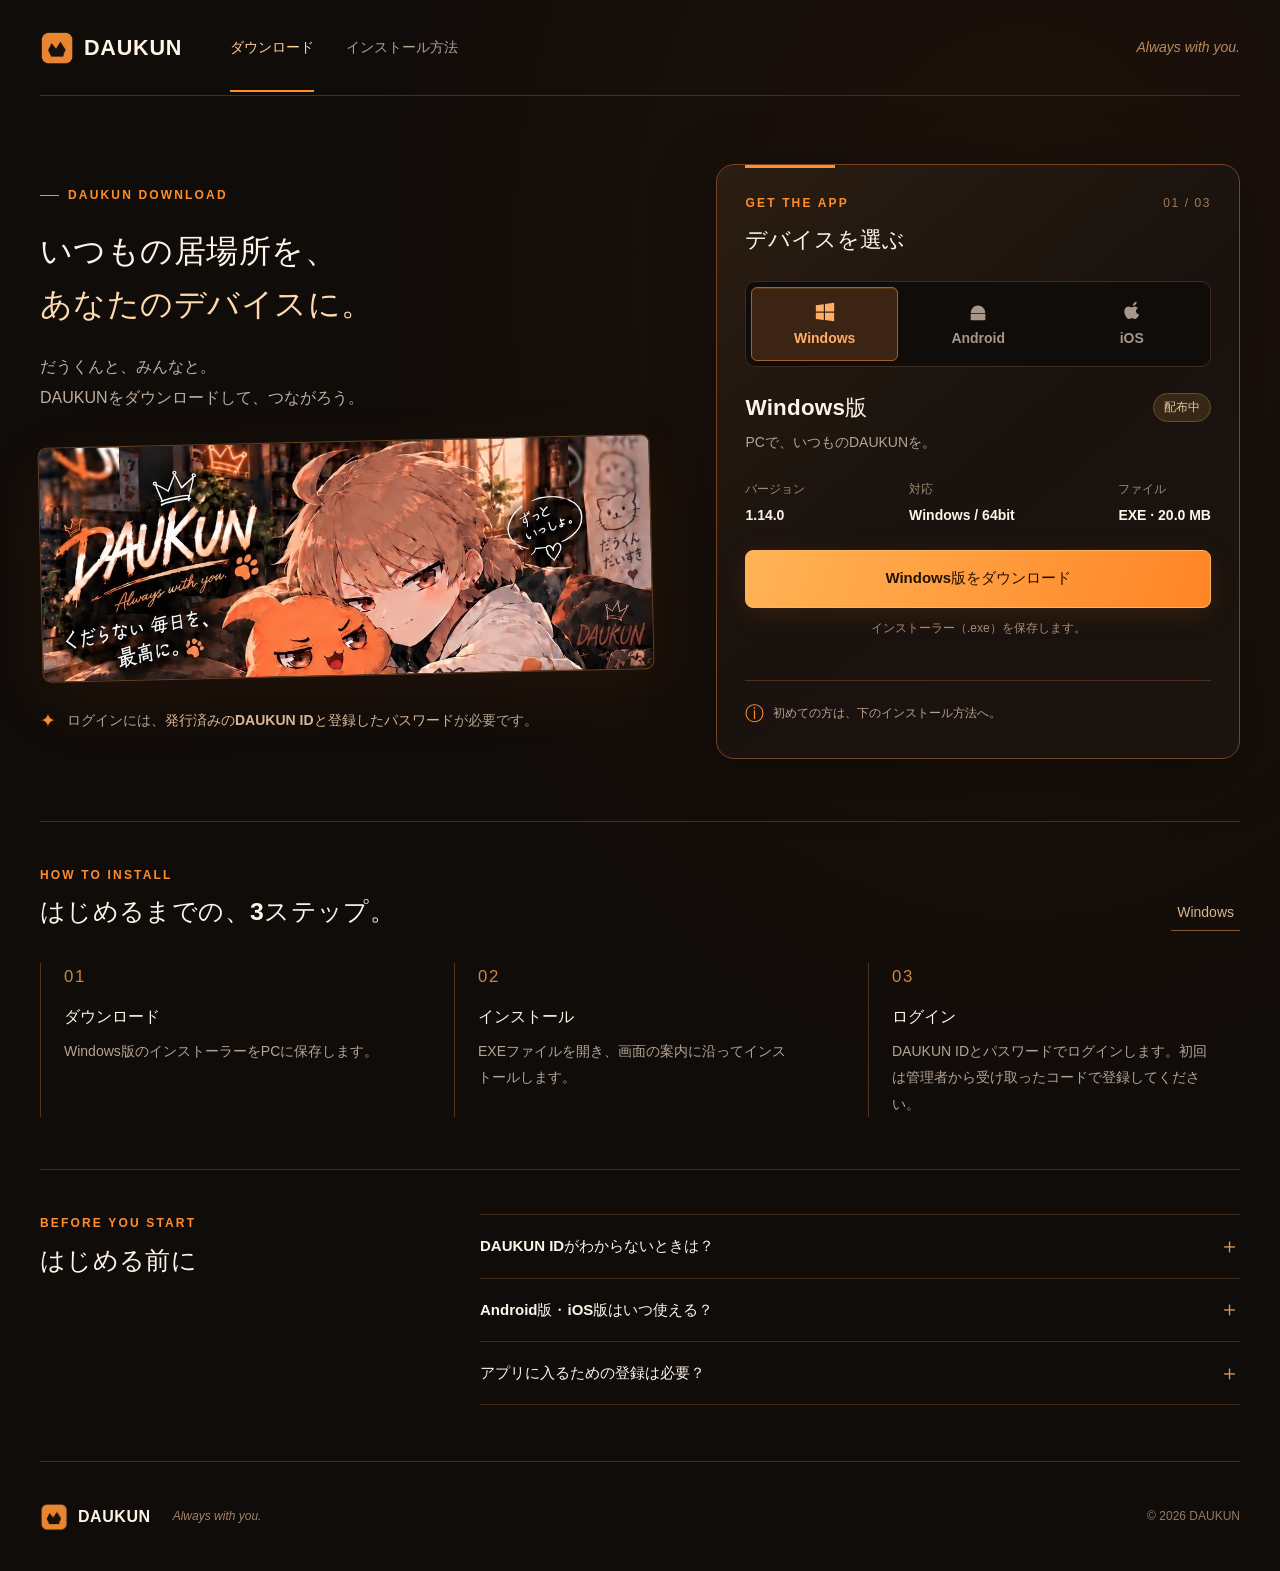
==== commit 976e7cad: "Update index.html" ====
--- a/index.html
+++ b/index.html
@@ -19,8 +19,8 @@
 <button id="tab-android" class="platform-tab" type="button" role="tab" aria-selected="false" aria-controls="panel-android" tabindex="-1" data-platform="android"><svg viewBox="0 0 24 24" aria-hidden="true"><path d="M4 14h16v6a1 1 0 0 1-1 1H5a1 1 0 0 1-1-1v-6ZM6 3l2 3m10-3-2 3M4 13a8 8 0 0 1 16 0Z"/></svg><span>Android</span></button>
 <button id="tab-ios" class="platform-tab" type="button" role="tab" aria-selected="false" aria-controls="panel-ios" tabindex="-1" data-platform="ios"><svg viewBox="0 0 24 24" aria-hidden="true"><path d="M16.7 2c.2 1.4-.4 2.6-1.2 3.4-.8.9-2.1 1.5-3.3 1.4-.2-1.4.5-2.6 1.3-3.4.9-.9 2.3-1.5 3.2-1.4Zm3.1 15.5c-.5 1.2-.8 1.7-1.5 2.8-.9 1.2-2.1 2.7-3.6 2.7-1.4 0-1.8-.9-3.6-.9s-2.3.9-3.6.9c-1.5 0-2.6-1.4-3.4-2.6C1.7 17 1.1 12.7 2.6 10.4c1-1.7 2.6-2.6 4.2-2.6 1.5 0 2.4 1 3.7 1 1.2 0 2-1 3.8-1 1.4 0 2.9.8 3.9 2.1-3.5 1.9-3 6.7 1.6 7.6Z" transform="translate(2 -1) scale(.9)"/></svg><span>iOS</span></button>
 </div>
-<div id="panel-windows" class="platform-panel" role="tabpanel" aria-labelledby="tab-windows" tabindex="0"><div class="release-heading"><h3>Windows版</h3><span class="status available">配布中</span></div><p class="release-description">PCで、いつものDAUKUNを。</p><dl class="release-meta"><div><dt>バージョン</dt><dd>1.13.27</dd></div><div><dt>対応</dt><dd>Windows / 64bit</dd></div><div><dt>ファイル</dt><dd>EXE · 20.0 MB</dd></div></dl><a class="download-button" href="https://github.com/kyonchi34/daukun-download/releases/download/windows-v1.13.27/DAUKUN_1.13.27_x64-setup.exe" download="DAUKUN_1.13.27_x64-setup.exe">Windows版をダウンロード</a><p class="download-note">インストーラー（.exe）を保存します。</p></div>
-<div id="panel-android" class="platform-panel" role="tabpanel" aria-labelledby="tab-android" tabindex="0" hidden><div class="release-heading"><h3>Android版</h3><span class="status testing">ベータ配布中</span></div><p class="release-description">スマホでも、だうくんをそばに。</p><dl class="release-meta"><div><dt>バージョン</dt><dd>1.13.27</dd></div><div><dt>対応</dt><dd>Android / ベータ版</dd></div><div><dt>ファイル</dt><dd>APK · 696.3 MB</dd></div></dl><a class="download-button" href="https://github.com/kyonchi34/daukun-download/releases/download/android-v1.13.27-beta/DAUKUN_1.13.27_android-beta.apk" download="DAUKUN_1.13.27_android-beta.apk">Android版をダウンロード</a><p class="download-note">ID・パスワードでログインできます。APK（約696 MB）のためWi-Fiでのダウンロードがおすすめです。</p></div>
+<div id="panel-windows" class="platform-panel" role="tabpanel" aria-labelledby="tab-windows" tabindex="0"><div class="release-heading"><h3>Windows版</h3><span class="status available">配布中</span></div><p class="release-description">PCで、いつものDAUKUNを。</p><dl class="release-meta"><div><dt>バージョン</dt><dd>1.14.0</dd></div><div><dt>対応</dt><dd>Windows / 64bit</dd></div><div><dt>ファイル</dt><dd>EXE · 20.0 MB</dd></div></dl><a class="download-button" href="https://github.com/kyonchi34/daukun-download/releases/download/windows-v1.14.0/DAUKUN_1.14.0_x64-setup.exe" download="DAUKUN_1.14.0_x64-setup.exe">Windows版をダウンロード</a><p class="download-note">インストーラー（.exe）を保存します。</p></div>
+<div id="panel-android" class="platform-panel" role="tabpanel" aria-labelledby="tab-android" tabindex="0" hidden><div class="release-heading"><h3>Android版</h3><span class="status available">配布中</span></div><p class="release-description">スマホでも、だうくんをそばに。</p><dl class="release-meta"><div><dt>バージョン</dt><dd>1.14.0</dd></div><div><dt>対応</dt><dd>Android / ベータ版</dd></div><div><dt>ファイル</dt><dd>APK · 696.3 MB</dd></div></dl><a class="download-button" href="https://github.com/kyonchi34/daukun-download/releases/download/android-v1.13.27-beta/DAUKUN_1.13.27_android-beta.apk" download="DAUKUN_1.13.27_android-beta.apk">Android版をダウンロード</a><p class="download-note">ID・パスワードでログインできます。APK（約696 MB）のためWi-Fiでのダウンロードがおすすめです。</p></div>
 <div id="panel-ios" class="platform-panel" role="tabpanel" aria-labelledby="tab-ios" tabindex="0" hidden><div class="release-heading"><h3>iOS版</h3><span class="status available">App Store配信中</span></div><p class="release-description">iPhoneにも、いつもの居場所を。</p><dl class="release-meta"><div><dt>公開バージョン</dt><dd>1.14.3</dd></div><div><dt>対応</dt><dd>iPhone</dd></div><div><dt>配布元</dt><dd>Apple App Store</dd></div></dl><a class="download-button" href="https://apps.apple.com/jp/app/id6821412387" target="_blank" rel="noopener noreferrer">iPhone版をApp Storeで入手</a><p class="download-note">Apple公式App Storeへ移動します。利用には有効なDAUKUN IDが必要です。</p></div>
 <div class="panel-footer"><span class="mini-icon" aria-hidden="true">ⓘ</span><span>初めての方は、下のインストール方法へ。</span></div></div></section>
 <section class="install-section" id="install" aria-labelledby="install-title"><div class="section-heading"><div><p class="eyebrow">HOW TO INSTALL</p><h2 id="install-title">はじめるまでの、3ステップ。</h2></div><span id="guide-label" class="guide-label">Windows</span></div>
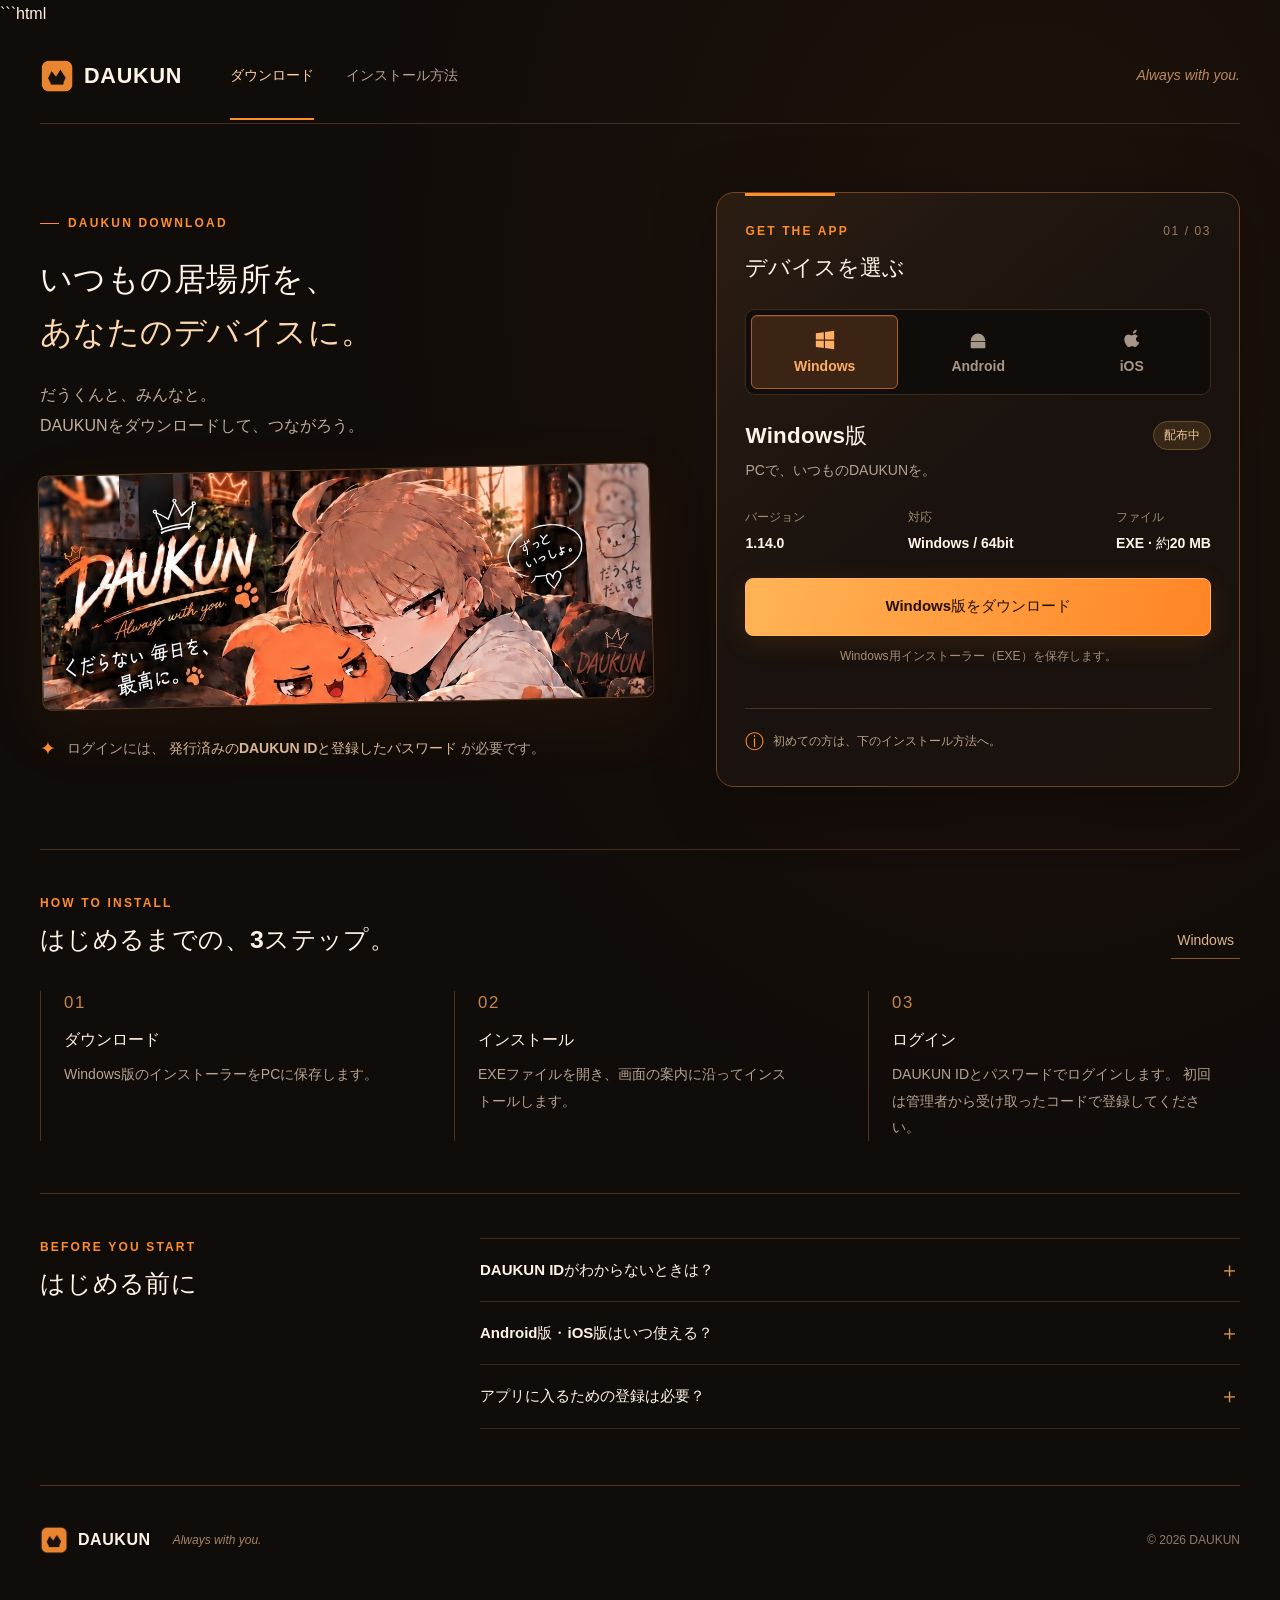
==== commit 3bb76beb: "Update index.html" ====
--- a/index.html
+++ b/index.html
@@ -1,35 +1,520 @@
+```html
 <!doctype html>
 <html lang="ja">
 <head>
-<meta charset="utf-8"><meta name="viewport" content="width=device-width, initial-scale=1">
-<meta name="theme-color" content="#100c09">
-<meta name="description" content="DAUKUN公式ダウンロード。Windows、Android、iPhone版の配布とインストール方法。">
-<title>ダウンロード | DAUKUN</title>
-<link rel="icon" href="./app-icon.png" type="image/png"><link rel="stylesheet" href="./styles.css"><script src="./app.js" defer></script>
+  <meta charset="utf-8">
+  <meta name="viewport" content="width=device-width, initial-scale=1">
+  <meta name="theme-color" content="#100c09">
+  <meta name="description" content="DAUKUN公式ダウンロード。Windows、Android、iPhone版の配布とインストール方法。">
+
+  <title>ダウンロード | DAUKUN</title>
+
+  <link rel="icon" href="./app-icon.png" type="image/png">
+  <link rel="stylesheet" href="./styles.css">
+  <script src="./app.js" defer></script>
 </head>
+
 <body>
-<a class="skip-link" href="#downloads">ダウンロードへ移動</a>
-<header class="site-header"><a class="brand" href="#top"><img src="./app-icon.png" width="34" height="34" alt=""><span>DAUKUN</span></a><nav aria-label="メインナビゲーション"><a class="current" href="#downloads">ダウンロード</a><a href="#install">インストール方法</a></nav><span class="brand-tagline" lang="en">Always with you.</span></header>
-<main id="top">
-<section class="download-hero" aria-labelledby="page-title">
-<div class="intro"><p class="eyebrow"><span></span> DAUKUN DOWNLOAD</p><h1 id="page-title">いつもの居場所を、<br><span>あなたのデバイスに。</span></h1><p class="intro-text">だうくんと、みんなと。<br>DAUKUNをダウンロードして、つながろう。</p><figure class="brand-art"><img src="./daukun-hero.jpg" width="1024" height="390" alt="DAUKUN — Always with you." fetchpriority="high"></figure><div class="entry-note"><span class="mini-icon" aria-hidden="true">✦</span><p>ログインには、<strong>発行済みのDAUKUN IDと登録したパスワード</strong>が必要です。</p></div></div>
-<div class="download-panel" id="downloads"><div class="panel-heading"><span class="eyebrow">GET THE APP</span><span class="panel-number" aria-hidden="true">01 / 03</span></div><h2>デバイスを選ぶ</h2>
-<div class="platform-tabs" role="tablist" aria-label="ダウンロードするOS">
-<button id="tab-windows" class="platform-tab" type="button" role="tab" aria-selected="true" aria-controls="panel-windows" tabindex="0" data-platform="windows"><svg viewBox="0 0 24 24" aria-hidden="true"><path d="M2 4.7 10.7 3.5v8H2zm10-1.4L22 2v9.5H12zm-10 9.4h8.7v8L2 19.5zm10 0h10V22l-10-1.3z"/></svg><span>Windows</span></button>
-<button id="tab-android" class="platform-tab" type="button" role="tab" aria-selected="false" aria-controls="panel-android" tabindex="-1" data-platform="android"><svg viewBox="0 0 24 24" aria-hidden="true"><path d="M4 14h16v6a1 1 0 0 1-1 1H5a1 1 0 0 1-1-1v-6ZM6 3l2 3m10-3-2 3M4 13a8 8 0 0 1 16 0Z"/></svg><span>Android</span></button>
-<button id="tab-ios" class="platform-tab" type="button" role="tab" aria-selected="false" aria-controls="panel-ios" tabindex="-1" data-platform="ios"><svg viewBox="0 0 24 24" aria-hidden="true"><path d="M16.7 2c.2 1.4-.4 2.6-1.2 3.4-.8.9-2.1 1.5-3.3 1.4-.2-1.4.5-2.6 1.3-3.4.9-.9 2.3-1.5 3.2-1.4Zm3.1 15.5c-.5 1.2-.8 1.7-1.5 2.8-.9 1.2-2.1 2.7-3.6 2.7-1.4 0-1.8-.9-3.6-.9s-2.3.9-3.6.9c-1.5 0-2.6-1.4-3.4-2.6C1.7 17 1.1 12.7 2.6 10.4c1-1.7 2.6-2.6 4.2-2.6 1.5 0 2.4 1 3.7 1 1.2 0 2-1 3.8-1 1.4 0 2.9.8 3.9 2.1-3.5 1.9-3 6.7 1.6 7.6Z" transform="translate(2 -1) scale(.9)"/></svg><span>iOS</span></button>
-</div>
-<div id="panel-windows" class="platform-panel" role="tabpanel" aria-labelledby="tab-windows" tabindex="0"><div class="release-heading"><h3>Windows版</h3><span class="status available">配布中</span></div><p class="release-description">PCで、いつものDAUKUNを。</p><dl class="release-meta"><div><dt>バージョン</dt><dd>1.14.0</dd></div><div><dt>対応</dt><dd>Windows / 64bit</dd></div><div><dt>ファイル</dt><dd>EXE · 20.0 MB</dd></div></dl><a class="download-button" href="https://github.com/kyonchi34/daukun-download/releases/download/windows-v1.14.0/DAUKUN_1.14.0_x64-setup.exe" download="DAUKUN_1.14.0_x64-setup.exe">Windows版をダウンロード</a><p class="download-note">インストーラー（.exe）を保存します。</p></div>
-<div id="panel-android" class="platform-panel" role="tabpanel" aria-labelledby="tab-android" tabindex="0" hidden><div class="release-heading"><h3>Android版</h3><span class="status available">配布中</span></div><p class="release-description">スマホでも、だうくんをそばに。</p><dl class="release-meta"><div><dt>バージョン</dt><dd>1.14.0</dd></div><div><dt>対応</dt><dd>Android / ベータ版</dd></div><div><dt>ファイル</dt><dd>APK · 696.3 MB</dd></div></dl><a class="download-button" href="https://github.com/kyonchi34/daukun-download/releases/download/android-v1.13.27-beta/DAUKUN_1.13.27_android-beta.apk" download="DAUKUN_1.13.27_android-beta.apk">Android版をダウンロード</a><p class="download-note">ID・パスワードでログインできます。APK（約696 MB）のためWi-Fiでのダウンロードがおすすめです。</p></div>
-<div id="panel-ios" class="platform-panel" role="tabpanel" aria-labelledby="tab-ios" tabindex="0" hidden><div class="release-heading"><h3>iOS版</h3><span class="status available">App Store配信中</span></div><p class="release-description">iPhoneにも、いつもの居場所を。</p><dl class="release-meta"><div><dt>公開バージョン</dt><dd>1.14.3</dd></div><div><dt>対応</dt><dd>iPhone</dd></div><div><dt>配布元</dt><dd>Apple App Store</dd></div></dl><a class="download-button" href="https://apps.apple.com/jp/app/id6821412387" target="_blank" rel="noopener noreferrer">iPhone版をApp Storeで入手</a><p class="download-note">Apple公式App Storeへ移動します。利用には有効なDAUKUN IDが必要です。</p></div>
-<div class="panel-footer"><span class="mini-icon" aria-hidden="true">ⓘ</span><span>初めての方は、下のインストール方法へ。</span></div></div></section>
-<section class="install-section" id="install" aria-labelledby="install-title"><div class="section-heading"><div><p class="eyebrow">HOW TO INSTALL</p><h2 id="install-title">はじめるまでの、3ステップ。</h2></div><span id="guide-label" class="guide-label">Windows</span></div>
-<div id="guide-windows" class="install-guide" data-guide="windows"><ol class="steps"><li><span class="step-no">01</span><h3>ダウンロード</h3><p>Windows版のインストーラーをPCに保存します。</p></li><li><span class="step-no">02</span><h3>インストール</h3><p>EXEファイルを開き、画面の案内に沿ってインストールします。</p></li><li><span class="step-no">03</span><h3>ログイン</h3><p>DAUKUN IDとパスワードでログインします。初回は管理者から受け取ったコードで登録してください。</p></li></ol></div>
-<div id="guide-android" class="install-guide" data-guide="android" hidden><ol class="steps"><li><span class="step-no">01</span><h3>APKをダウンロード</h3><p>Android端末にAPKを保存します。</p></li><li><span class="step-no">02</span><h3>インストール</h3><p>ダウンロードしたAPKを開きます。必要に応じてこの提供元からのインストールを許可してください。</p></li><li><span class="step-no">03</span><h3>ログイン</h3><p>DAUKUN IDとパスワードでログインします。更新時は既存アプリを残して「更新」を選んでください。</p></li></ol></div>
-<div id="guide-ios" class="install-guide" data-guide="ios" hidden><ol class="steps"><li><span class="step-no">01</span><h3>App Storeを開く</h3><p>iOSタブの「iPhone版をApp Storeで入手」を押します。</p></li><li><span class="step-no">02</span><h3>インストール</h3><p>App Storeで「入手」を押してインストールします。</p></li><li><span class="step-no">03</span><h3>ログイン</h3><p>発行済みのDAUKUN IDとパスワードでログインします。</p></li></ol></div>
-</section>
-<section class="help-section" aria-labelledby="help-title"><div><p class="eyebrow">BEFORE YOU START</p><h2 id="help-title">はじめる前に</h2></div><div class="help-items"><details><summary>DAUKUN IDがわからないときは？<span aria-hidden="true">＋</span></summary><p>ログイン済みのアプリのMY PAGEを確認するか、IDを発行した管理者にお問い合わせください。</p></details><details><summary>Android版・iOS版はいつ使える？<span aria-hidden="true">＋</span></summary><p>Android版はベータ配布中です。iOS版は日本のApp Storeで正式配信中です。上の各タブから入手できます。</p></details><details><summary>アプリに入るための登録は必要？<span aria-hidden="true">＋</span></summary><p>発行済みのDAUKUN IDとパスワードが必要です。初回登録には管理者から受け取ったコードを使用してください。</p></details></div></section>
-</main>
-<footer class="site-footer"><a class="brand" href="#top"><img src="./app-icon.png" width="28" height="28" alt=""><span>DAUKUN</span></a><span lang="en">Always with you.</span><small>© 2026 DAUKUN</small></footer>
-<noscript><p class="noscript-note">Windows・Androidのダウンロードリンクは上にあります。<a href="https://apps.apple.com/jp/app/id6821412387">iPhone版はApp Storeから入手できます。</a></p></noscript>
-</body></html>
+
+  <a class="skip-link" href="#downloads">
+    ダウンロードへ移動
+  </a>
+
+  <!-- HEADER -->
+  <header class="site-header">
+
+    <a class="brand" href="#top" aria-label="DAUKUN ホーム">
+      <img src="./app-icon.png" width="34" height="34" alt="">
+      <span>DAUKUN</span>
+    </a>
+
+    <nav aria-label="メインナビゲーション">
+      <a class="current" href="#downloads">ダウンロード</a>
+      <a href="#install">インストール方法</a>
+    </nav>
+
+    <span class="brand-tagline" lang="en">
+      Always with you.
+    </span>
+
+  </header>
+
+  <main id="top">
+
+    <!-- DOWNLOAD HERO -->
+    <section class="download-hero" aria-labelledby="page-title">
+
+      <div class="intro">
+
+        <p class="eyebrow">
+          <span></span>
+          DAUKUN DOWNLOAD
+        </p>
+
+        <h1 id="page-title">
+          いつもの居場所を、<br>
+          <span>あなたのデバイスに。</span>
+        </h1>
+
+        <p class="intro-text">
+          だうくんと、みんなと。<br>
+          DAUKUNをダウンロードして、つながろう。
+        </p>
+
+        <figure class="brand-art">
+          <img
+            src="./daukun-hero.jpg"
+            width="1024"
+            height="390"
+            alt="DAUKUN — Always with you."
+            fetchpriority="high"
+          >
+        </figure>
+
+        <div class="entry-note">
+          <span class="mini-icon" aria-hidden="true">✦</span>
+          <p>
+            ログインには、
+            <strong>発行済みのDAUKUN IDと登録したパスワード</strong>
+            が必要です。
+          </p>
+        </div>
+
+      </div>
+
+      <!-- DOWNLOAD PANEL -->
+      <div class="download-panel" id="downloads">
+
+        <div class="panel-heading">
+          <span class="eyebrow">GET THE APP</span>
+          <span class="panel-number" aria-hidden="true">01 / 03</span>
+        </div>
+
+        <h2>デバイスを選ぶ</h2>
+
+        <!-- PLATFORM TABS -->
+        <div
+          class="platform-tabs"
+          role="tablist"
+          aria-label="ダウンロードするOS"
+        >
+
+          <!-- WINDOWS TAB -->
+          <button
+            id="tab-windows"
+            class="platform-tab"
+            type="button"
+            role="tab"
+            aria-selected="true"
+            aria-controls="panel-windows"
+            tabindex="0"
+            data-platform="windows"
+          >
+            <svg viewBox="0 0 24 24" aria-hidden="true">
+              <path d="M2 4.7 10.7 3.5v8H2zm10-1.4L22 2v9.5H12zm-10 9.4h8.7v8L2 19.5zm10 0h10V22l-10-1.3z"/>
+            </svg>
+            <span>Windows</span>
+          </button>
+
+          <!-- ANDROID TAB -->
+          <button
+            id="tab-android"
+            class="platform-tab"
+            type="button"
+            role="tab"
+            aria-selected="false"
+            aria-controls="panel-android"
+            tabindex="-1"
+            data-platform="android"
+          >
+            <svg viewBox="0 0 24 24" aria-hidden="true">
+              <path d="M4 14h16v6a1 1 0 0 1-1 1H5a1 1 0 0 1-1-1v-6ZM6 3l2 3m10-3-2 3M4 13a8 8 0 0 1 16 0Z"/>
+            </svg>
+            <span>Android</span>
+          </button>
+
+          <!-- IOS TAB -->
+          <button
+            id="tab-ios"
+            class="platform-tab"
+            type="button"
+            role="tab"
+            aria-selected="false"
+            aria-controls="panel-ios"
+            tabindex="-1"
+            data-platform="ios"
+          >
+            <svg viewBox="0 0 24 24" aria-hidden="true">
+              <path d="M16.7 2c.2 1.4-.4 2.6-1.2 3.4-.8.9-2.1 1.5-3.3 1.4-.2-1.4.5-2.6 1.3-3.4.9-.9 2.3-1.5 3.2-1.4Zm3.1 15.5c-.5 1.2-.8 1.7-1.5 2.8-.9 1.2-2.1 2.7-3.6 2.7-1.4 0-1.8-.9-3.6-.9s-2.3.9-3.6.9c-1.5 0-2.6-1.4-3.4-2.6C1.7 17 1.1 12.7 2.6 10.4c1-1.7 2.6-2.6 4.2-2.6 1.5 0 2.4 1 3.7 1 1.2 0 2-1 3.8-1 1.4 0 2.9.8 3.9 2.1-3.5 1.9-3 6.7 1.6 7.6Z" transform="translate(2 -1) scale(.9)"/>
+            </svg>
+            <span>iOS</span>
+          </button>
+
+        </div>
+
+        <!-- WINDOWS -->
+        <div
+          id="panel-windows"
+          class="platform-panel"
+          role="tabpanel"
+          aria-labelledby="tab-windows"
+          tabindex="0"
+        >
+
+          <div class="release-heading">
+            <h3>Windows版</h3>
+            <span class="status available">配布中</span>
+          </div>
+
+          <p class="release-description">
+            PCで、いつものDAUKUNを。
+          </p>
+
+          <dl class="release-meta">
+
+            <div>
+              <dt>バージョン</dt>
+              <dd>1.14.0</dd>
+            </div>
+
+            <div>
+              <dt>対応</dt>
+              <dd>Windows / 64bit</dd>
+            </div>
+
+            <div>
+              <dt>ファイル</dt>
+              <dd>EXE · 約20 MB</dd>
+            </div>
+
+          </dl>
+
+          <a
+            class="download-button"
+            href="https://github.com/kyonchi34/daukun-download/releases/download/windows-v1.14.0/DAUKUN_1.14.0_x64-setup.exe"
+            download="DAUKUN_1.14.0_x64-setup.exe"
+          >
+            Windows版をダウンロード
+          </a>
+
+          <p class="download-note">
+            Windows用インストーラー（EXE）を保存します。
+          </p>
+
+        </div>
+
+        <!-- ANDROID -->
+        <div
+          id="panel-android"
+          class="platform-panel"
+          role="tabpanel"
+          aria-labelledby="tab-android"
+          tabindex="0"
+          hidden
+        >
+
+          <div class="release-heading">
+            <h3>Android版</h3>
+            <span class="status available">配布中</span>
+          </div>
+
+          <p class="release-description">
+            スマホでも、だうくんをそばに。
+          </p>
+
+          <dl class="release-meta">
+
+            <div>
+              <dt>バージョン</dt>
+              <dd>1.14.0</dd>
+            </div>
+
+            <div>
+              <dt>対応</dt>
+              <dd>Android</dd>
+            </div>
+
+            <div>
+              <dt>ファイル</dt>
+              <dd>APK · 約115 MB</dd>
+            </div>
+
+          </dl>
+
+          <a
+            class="download-button"
+            href="https://github.com/kyonchi34/daukun-download/releases/download/android-v1.14.0/DAUKUN_1.14.0_android.apk"
+            download="DAUKUN_1.14.0_android.apk"
+          >
+            Android版をダウンロード
+          </a>
+
+          <p class="download-note">
+            Android用APK（約115 MB）をダウンロードします。<br>
+            Wi-Fi環境でのダウンロードがおすすめです。<br>
+            既存のDAUKUNを利用中の場合は、アンインストールせずに更新してください。
+          </p>
+
+        </div>
+
+        <!-- IOS -->
+        <div
+          id="panel-ios"
+          class="platform-panel"
+          role="tabpanel"
+          aria-labelledby="tab-ios"
+          tabindex="0"
+          hidden
+        >
+
+          <div class="release-heading">
+            <h3>iOS版</h3>
+            <span class="status available">App Store配信中</span>
+          </div>
+
+          <p class="release-description">
+            iPhoneにも、いつもの居場所を。
+          </p>
+
+          <dl class="release-meta">
+
+            <div>
+              <dt>公開バージョン</dt>
+              <dd>1.14.3</dd>
+            </div>
+
+            <div>
+              <dt>対応</dt>
+              <dd>iPhone</dd>
+            </div>
+
+            <div>
+              <dt>配布元</dt>
+              <dd>Apple App Store</dd>
+            </div>
+
+          </dl>
+
+          <a
+            class="download-button"
+            href="https://apps.apple.com/jp/app/id6821412387"
+            target="_blank"
+            rel="noopener noreferrer"
+          >
+            iPhone版をApp Storeで入手
+          </a>
+
+          <p class="download-note">
+            Apple公式App Storeへ移動します。<br>
+            利用には有効なDAUKUN IDが必要です。
+          </p>
+
+        </div>
+
+        <div class="panel-footer">
+          <span class="mini-icon" aria-hidden="true">ⓘ</span>
+          <span>初めての方は、下のインストール方法へ。</span>
+        </div>
+
+      </div>
+
+    </section>
+
+    <!-- INSTALL GUIDE -->
+    <section
+      class="install-section"
+      id="install"
+      aria-labelledby="install-title"
+    >
+
+      <div class="section-heading">
+        <div>
+          <p class="eyebrow">HOW TO INSTALL</p>
+          <h2 id="install-title">はじめるまでの、3ステップ。</h2>
+        </div>
+
+        <span id="guide-label" class="guide-label">Windows</span>
+      </div>
+
+      <!-- WINDOWS GUIDE -->
+      <div
+        id="guide-windows"
+        class="install-guide"
+        data-guide="windows"
+      >
+
+        <ol class="steps">
+
+          <li>
+            <span class="step-no">01</span>
+            <h3>ダウンロード</h3>
+            <p>Windows版のインストーラーをPCに保存します。</p>
+          </li>
+
+          <li>
+            <span class="step-no">02</span>
+            <h3>インストール</h3>
+            <p>EXEファイルを開き、画面の案内に沿ってインストールします。</p>
+          </li>
+
+          <li>
+            <span class="step-no">03</span>
+            <h3>ログイン</h3>
+            <p>
+              DAUKUN IDとパスワードでログインします。
+              初回は管理者から受け取ったコードで登録してください。
+            </p>
+          </li>
+
+        </ol>
+
+      </div>
+
+      <!-- ANDROID GUIDE -->
+      <div
+        id="guide-android"
+        class="install-guide"
+        data-guide="android"
+        hidden
+      >
+
+        <ol class="steps">
+
+          <li>
+            <span class="step-no">01</span>
+            <h3>APKをダウンロード</h3>
+            <p>Android端末にAPKを保存します。</p>
+          </li>
+
+          <li>
+            <span class="step-no">02</span>
+            <h3>インストール</h3>
+            <p>
+              ダウンロードしたAPKを開きます。
+              必要に応じて、この提供元からのインストールを許可してください。
+            </p>
+          </li>
+
+          <li>
+            <span class="step-no">03</span>
+            <h3>ログイン</h3>
+            <p>
+              DAUKUN IDとパスワードでログインします。
+              更新時は既存アプリを残して「更新」を選んでください。
+            </p>
+          </li>
+
+        </ol>
+
+      </div>
+
+      <!-- IOS GUIDE -->
+      <div
+        id="guide-ios"
+        class="install-guide"
+        data-guide="ios"
+        hidden
+      >
+
+        <ol class="steps">
+
+          <li>
+            <span class="step-no">01</span>
+            <h3>App Storeを開く</h3>
+            <p>iOSタブの「iPhone版をApp Storeで入手」を押します。</p>
+          </li>
+
+          <li>
+            <span class="step-no">02</span>
+            <h3>インストール</h3>
+            <p>App Storeで「入手」を押してインストールします。</p>
+          </li>
+
+          <li>
+            <span class="step-no">03</span>
+            <h3>ログイン</h3>
+            <p>発行済みのDAUKUN IDとパスワードでログインします。</p>
+          </li>
+
+        </ol>
+
+      </div>
+
+    </section>
+
+    <!-- HELP -->
+    <section class="help-section" aria-labelledby="help-title">
+
+      <div>
+        <p class="eyebrow">BEFORE YOU START</p>
+        <h2 id="help-title">はじめる前に</h2>
+      </div>
+
+      <div class="help-items">
+
+        <details>
+          <summary>
+            DAUKUN IDがわからないときは？
+            <span aria-hidden="true">＋</span>
+          </summary>
+          <p>
+            ログイン済みのアプリのMY PAGEを確認するか、
+            IDを発行した管理者にお問い合わせください。
+          </p>
+        </details>
+
+        <details>
+          <summary>
+            Android版・iOS版はいつ使える？
+            <span aria-hidden="true">＋</span>
+          </summary>
+          <p>
+            Android版1.14.0は配布中です。
+            iOS版1.14.3は日本のApp Storeで正式配信中です。
+            上の各タブから入手できます。
+          </p>
+        </details>
+
+        <details>
+          <summary>
+            アプリに入るための登録は必要？
+            <span aria-hidden="true">＋</span>
+          </summary>
+          <p>
+            発行済みのDAUKUN IDとパスワードが必要です。
+            初回登録には管理者から受け取ったコードを使用してください。
+          </p>
+        </details>
+
+      </div>
+
+    </section>
+
+  </main>
+
+  <!-- FOOTER -->
+  <footer class="site-footer">
+
+    <a class="brand" href="#top">
+      <img src="./app-icon.png" width="28" height="28" alt="">
+      <span>DAUKUN</span>
+    </a>
+
+    <span lang="en">Always with you.</span>
+
+    <small>© 2026 DAUKUN</small>
+
+  </footer>
+
+  <noscript>
+    <p class="noscript-note">
+      Windows・Androidのダウンロードリンクは上にあります。
+      <a href="https://apps.apple.com/jp/app/id6821412387">
+        iPhone版はApp Storeから入手できます。
+      </a>
+    </p>
+  </noscript>
+
+</body>
+</html>
+```
